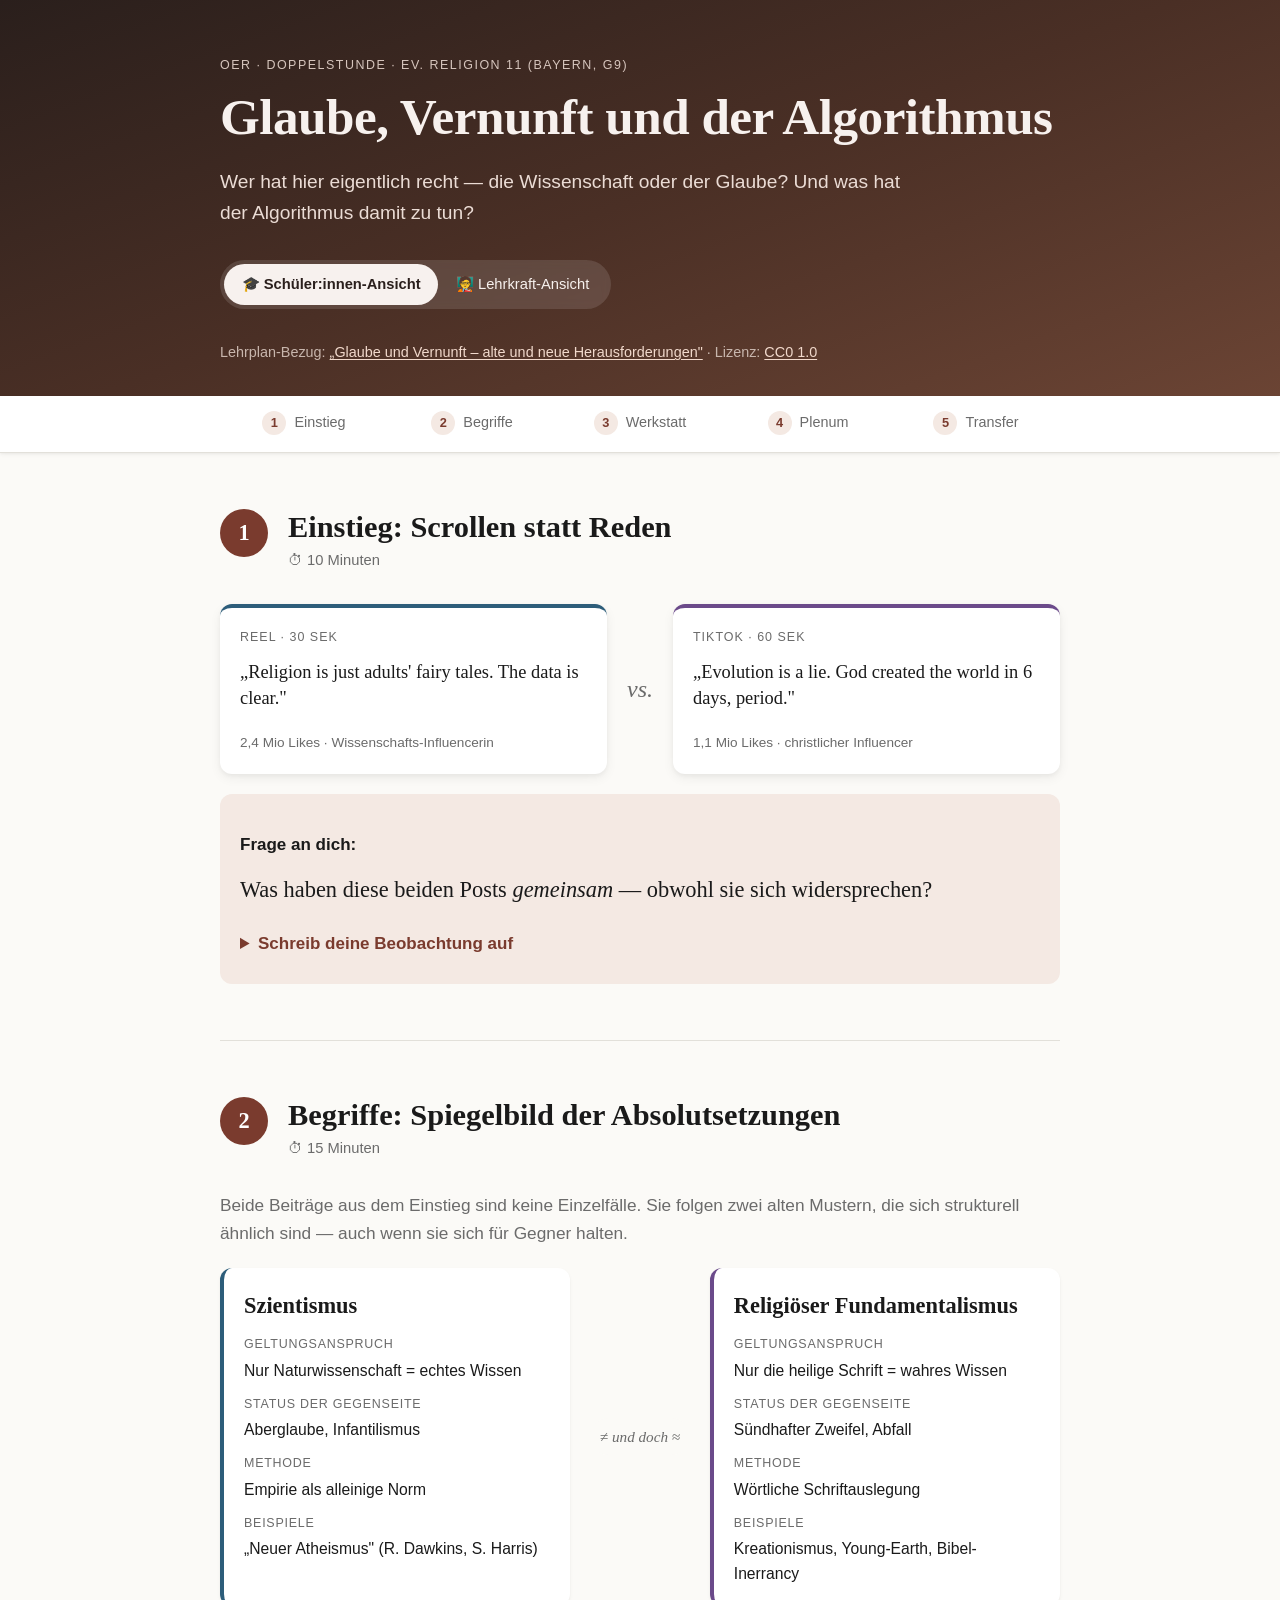
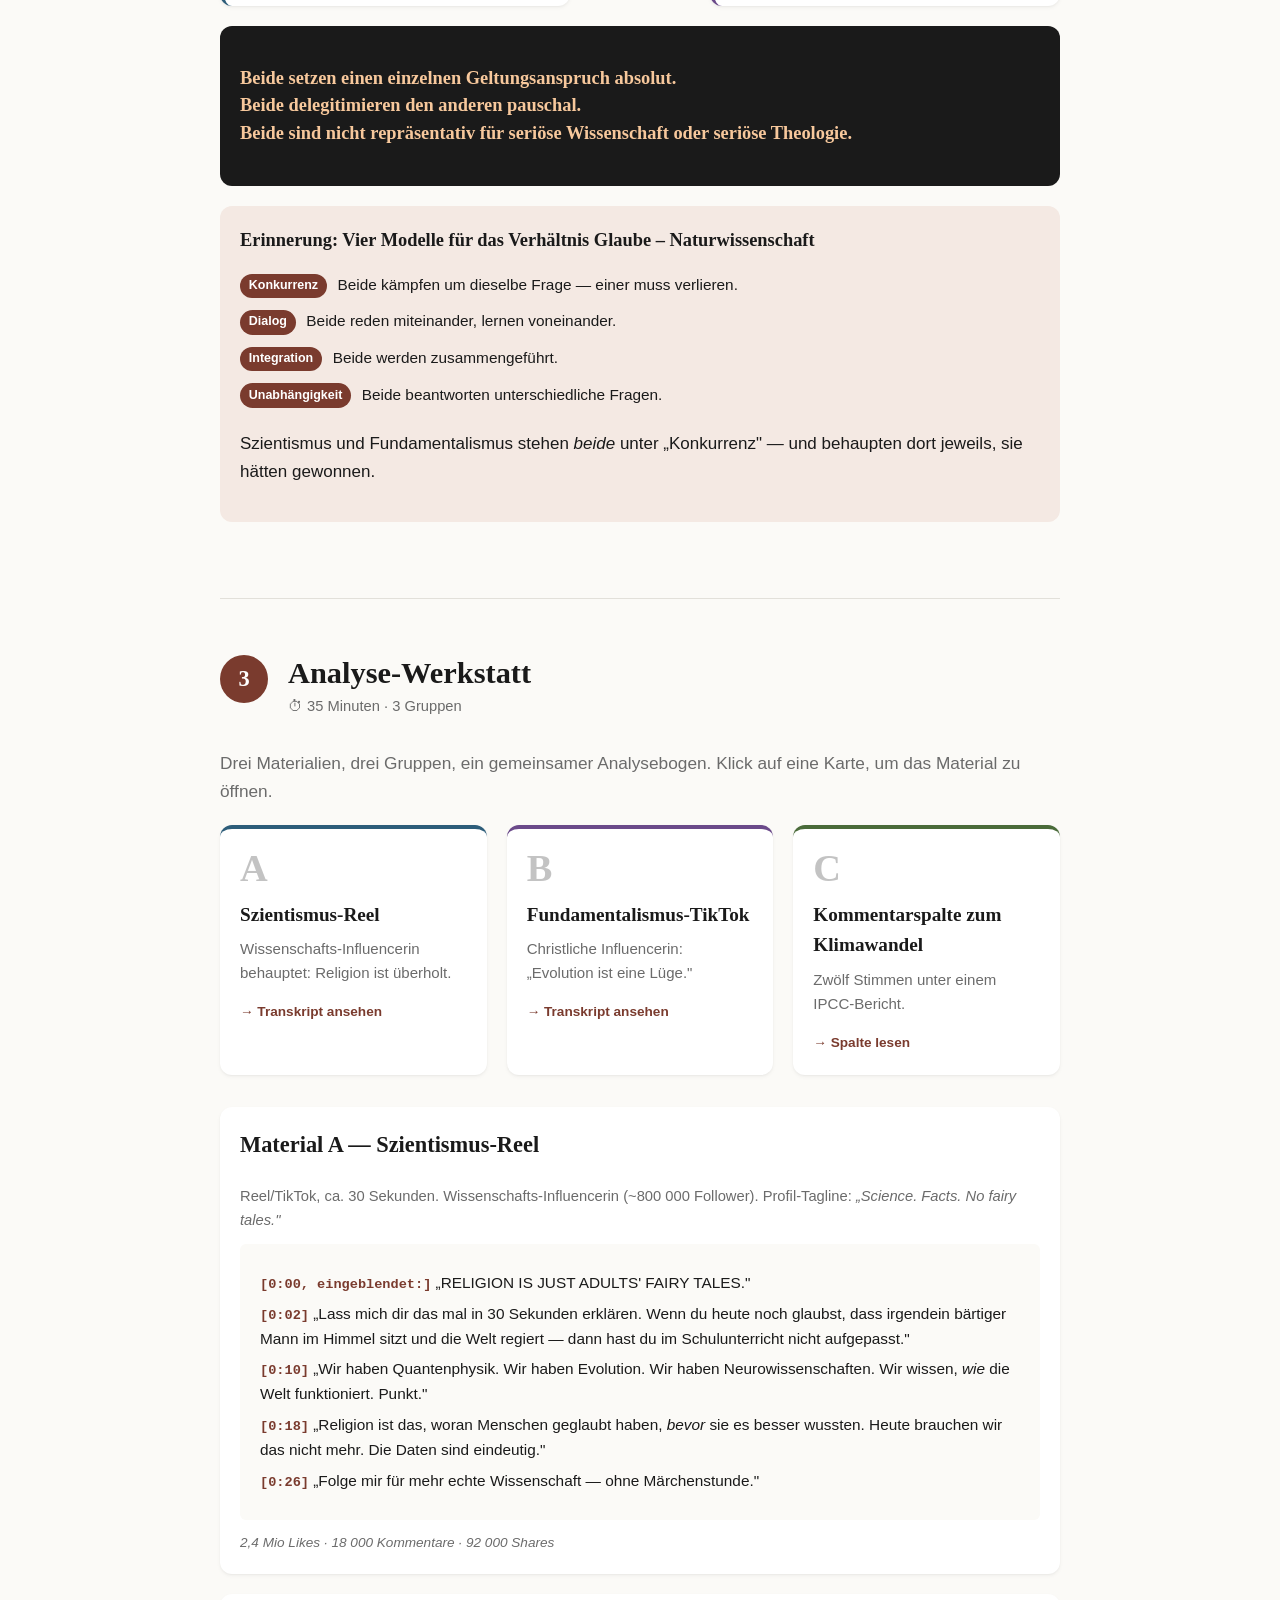
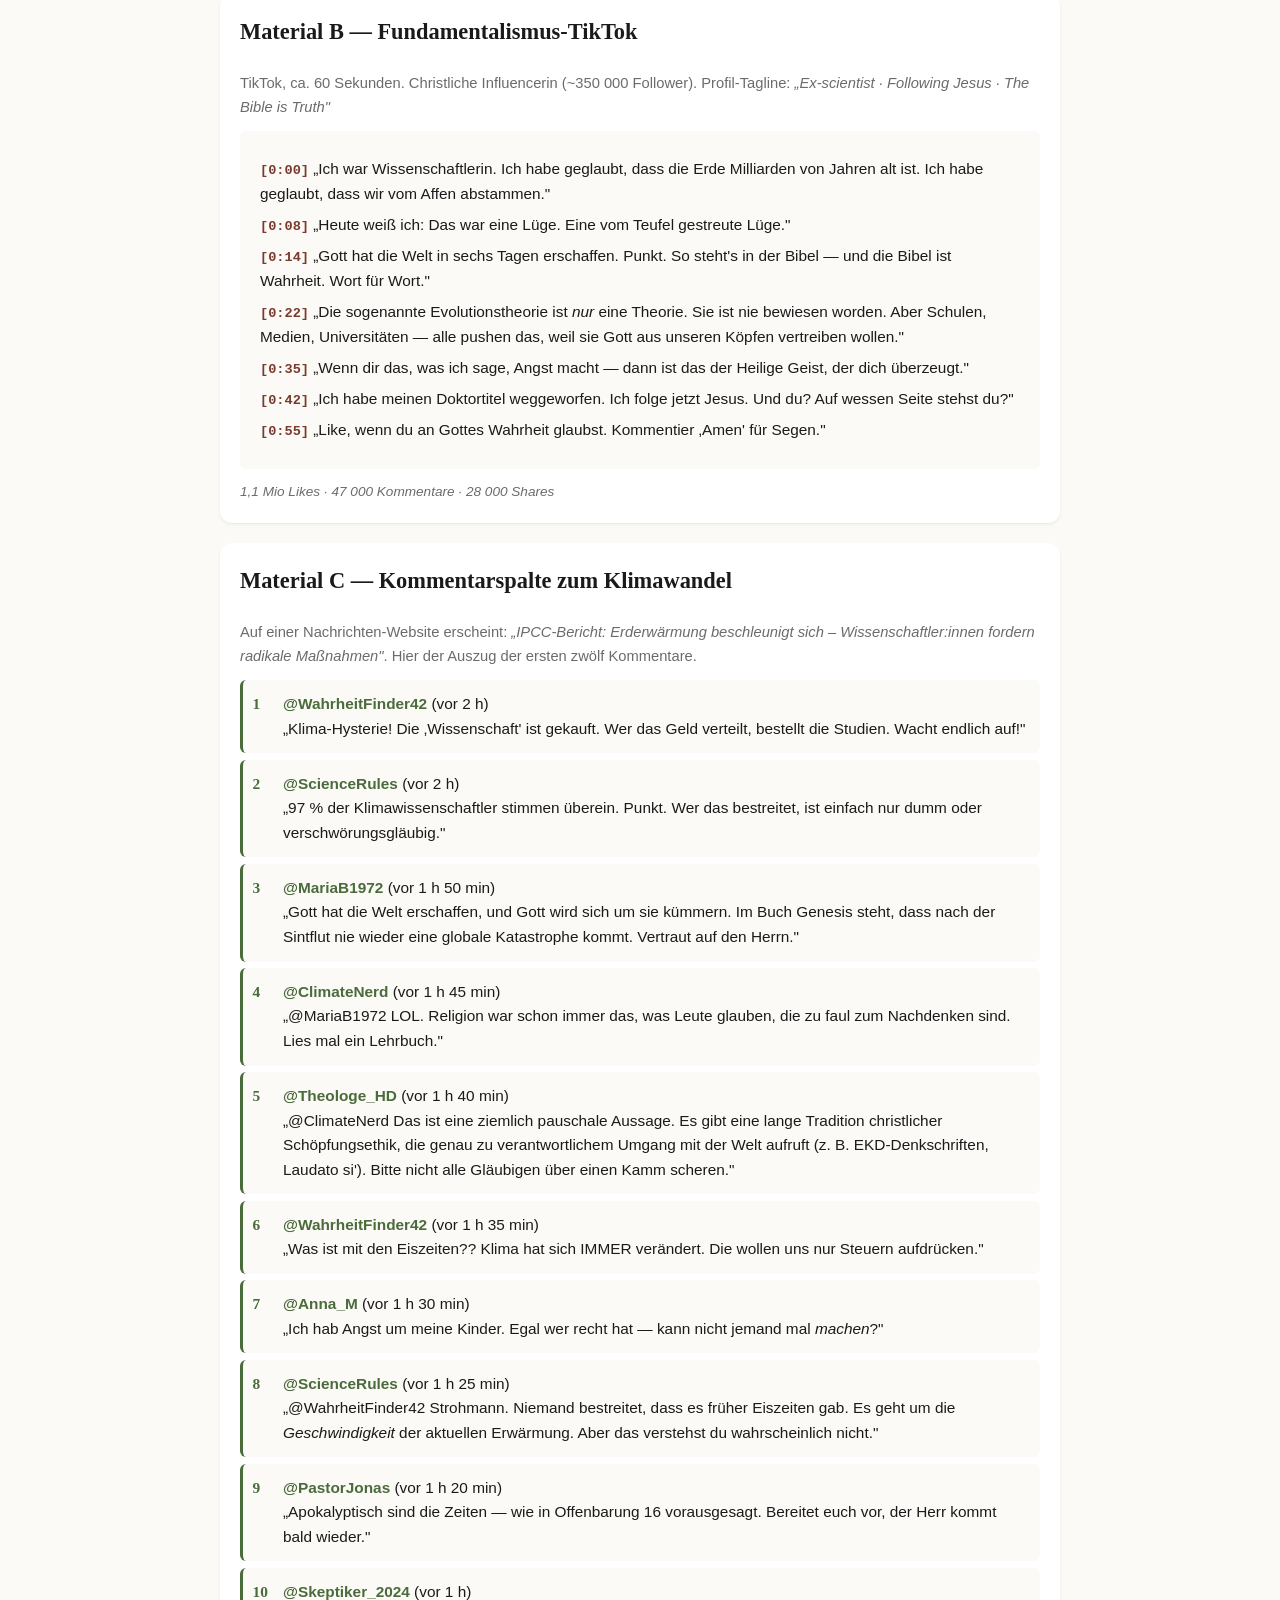
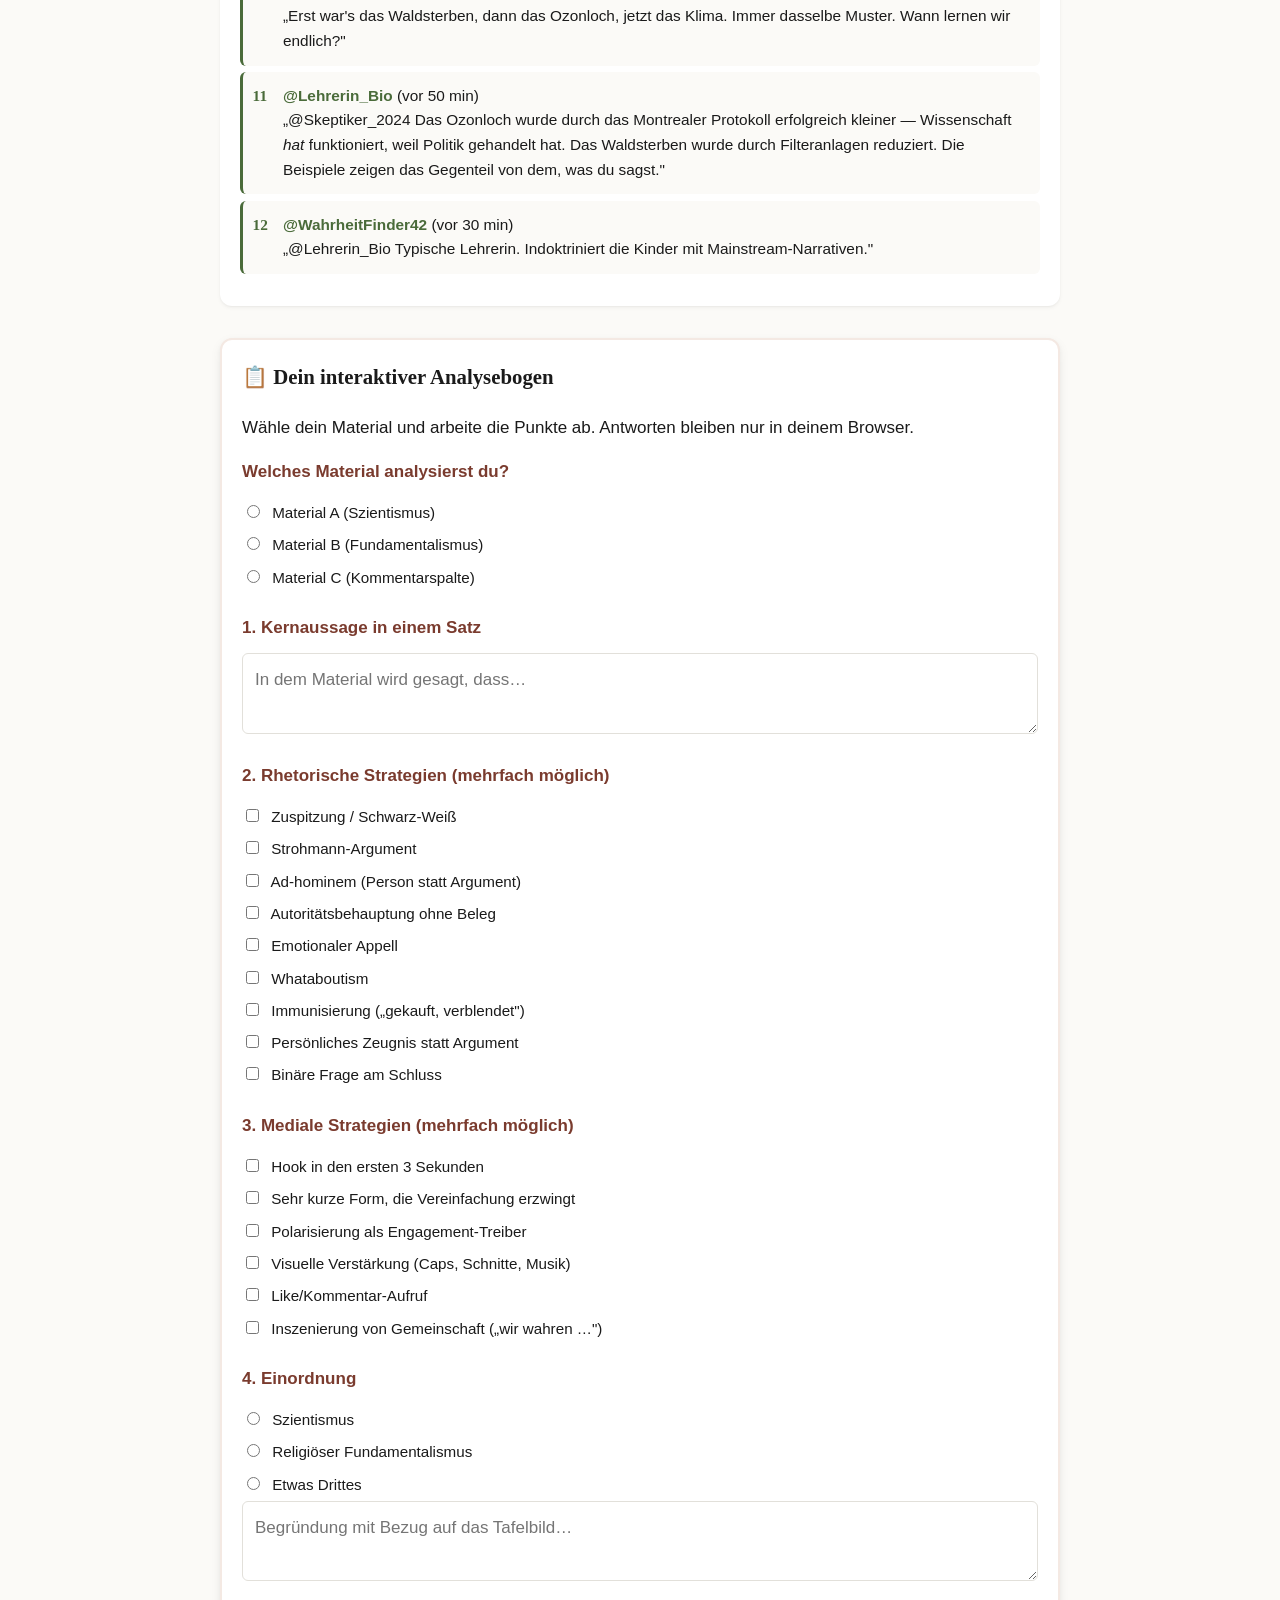
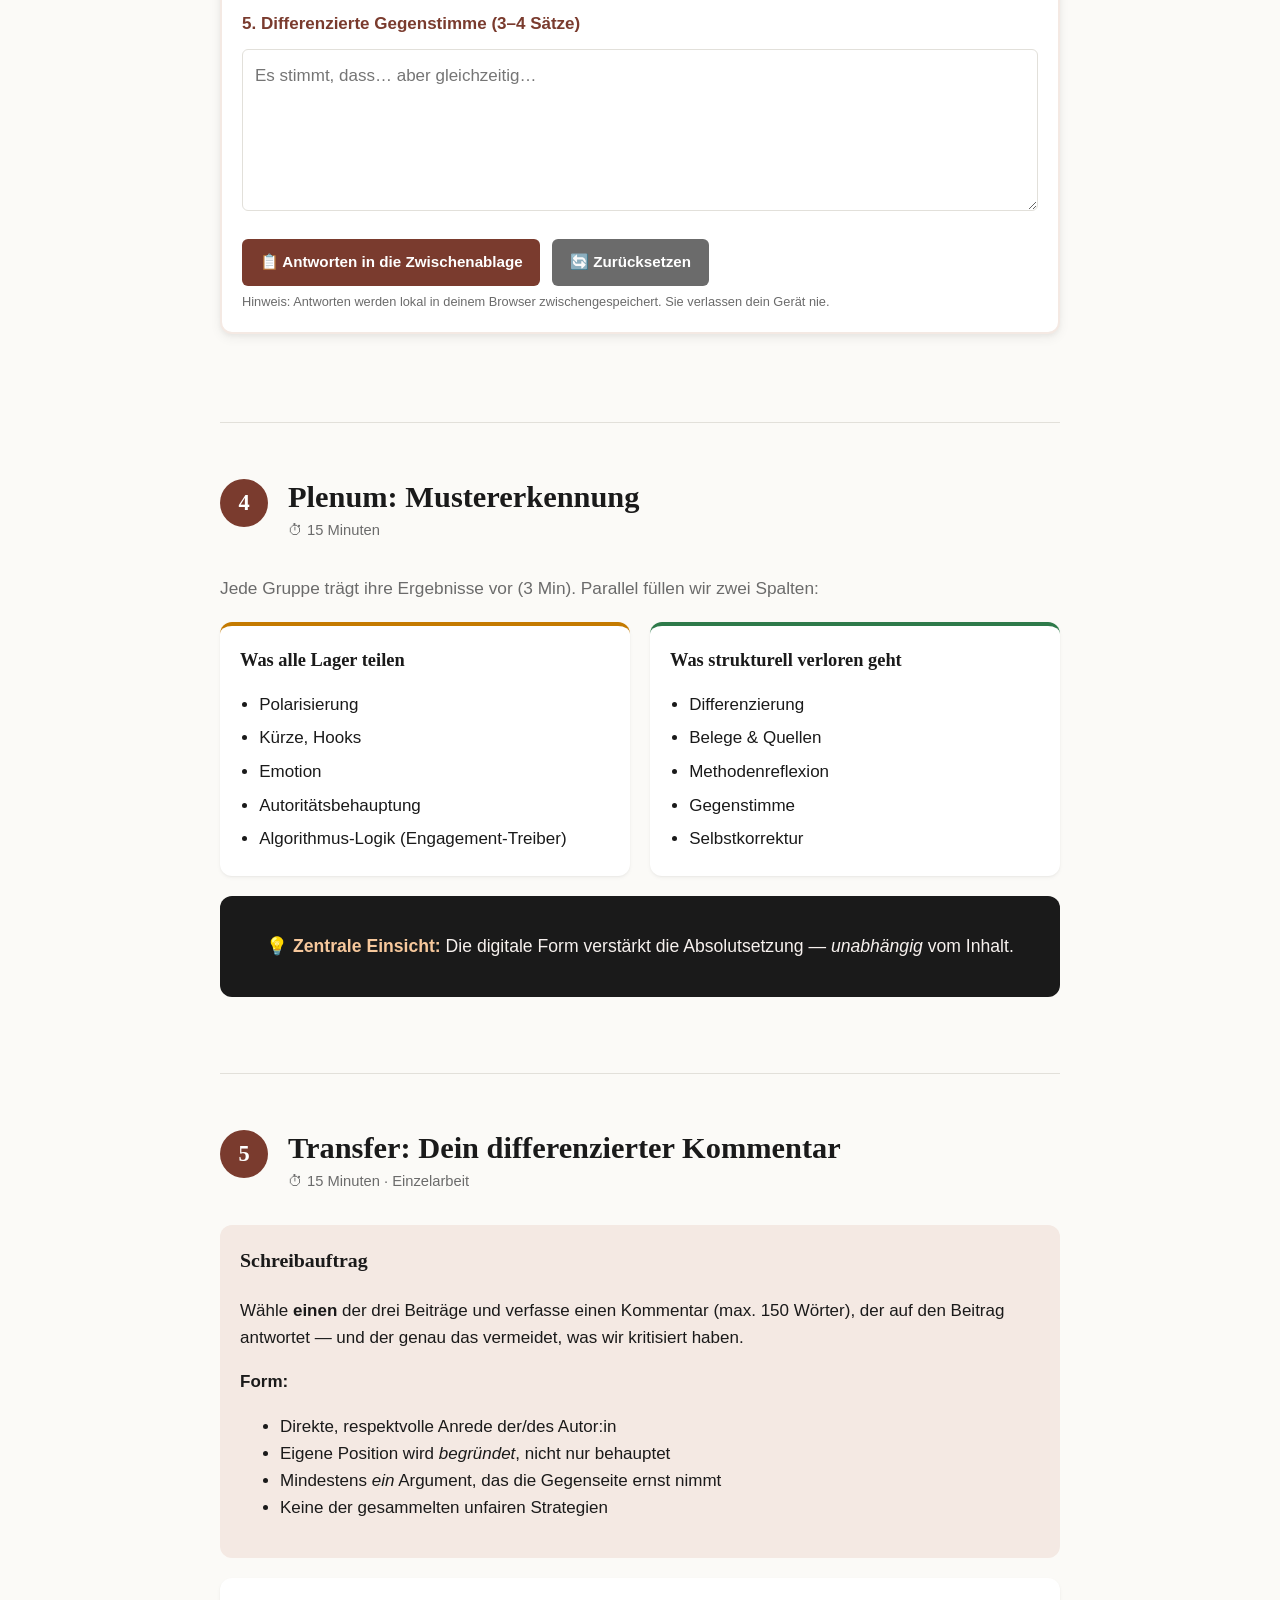
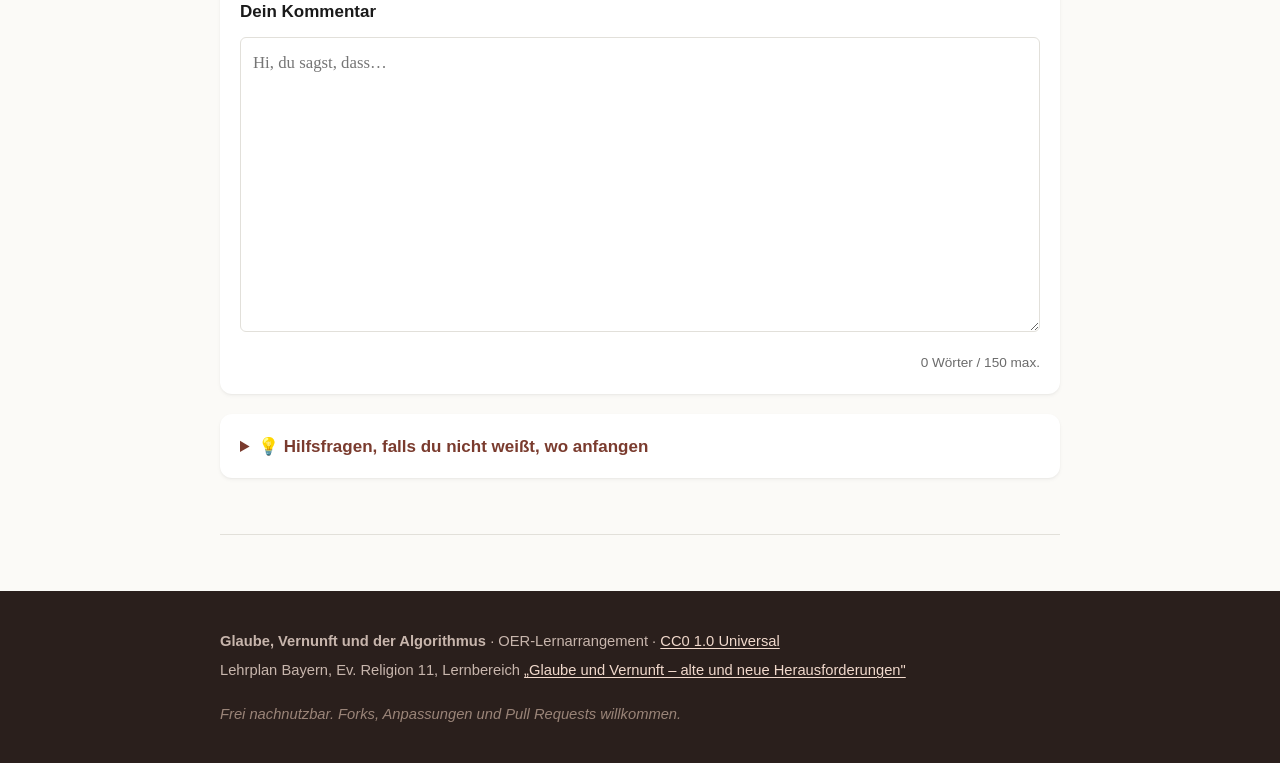
==== oer/ev-religion-11/glaube-und-vernunft/web/index.html @ 208393fc "Mini-Website als Lernarrangement (HTML/CSS/JS, ohne Build) Statische Single-Page-Site unter web/inde" ====
<!DOCTYPE html>
<html lang="de">
<head>
  <meta charset="UTF-8" />
  <meta name="viewport" content="width=device-width, initial-scale=1.0" />
  <title>Glaube, Vernunft und der Algorithmus · Doppelstunde Ev. Religion 11</title>
  <meta name="description" content="OER-Lernarrangement zum Thema Szientismus, Fundamentalismus und digitale Diskursstrategien. Lehrplan Bayern, Ev. Religion 11. Lizenz: CC0 1.0." />
  <link rel="stylesheet" href="css/style.css" />
</head>
<body>

  <header class="site-header">
    <div class="container">
      <p class="kicker">OER · Doppelstunde · Ev. Religion 11 (Bayern, G9)</p>
      <h1>Glaube, Vernunft und der Algorithmus</h1>
      <p class="lead">
        Wer hat hier eigentlich recht — die Wissenschaft oder der Glaube?
        Und was hat der Algorithmus damit zu tun?
      </p>

      <div class="mode-toggle" role="group" aria-label="Ansicht wechseln">
        <button id="mode-student" class="mode-btn is-active" aria-pressed="true">
          🎓 Schüler:innen-Ansicht
        </button>
        <button id="mode-teacher" class="mode-btn" aria-pressed="false">
          🧑‍🏫 Lehrkraft-Ansicht
        </button>
      </div>

      <p class="meta">
        Lehrplan-Bezug:
        <a href="https://lp-bavaria.org/lis_live_isb.c.300638.de" target="_blank" rel="noopener">
          „Glaube und Vernunft – alte und neue Herausforderungen"</a>
        · Lizenz:
        <a href="../../../../LICENSE" target="_blank">CC0 1.0</a>
      </p>
    </div>
  </header>

  <nav class="phase-nav" aria-label="Phasen der Doppelstunde">
    <div class="container">
      <ol>
        <li><a href="#phase-1" class="phase-link" data-phase="1"><span>1</span> Einstieg</a></li>
        <li><a href="#phase-2" class="phase-link" data-phase="2"><span>2</span> Begriffe</a></li>
        <li><a href="#phase-3" class="phase-link" data-phase="3"><span>3</span> Werkstatt</a></li>
        <li><a href="#phase-4" class="phase-link" data-phase="4"><span>4</span> Plenum</a></li>
        <li><a href="#phase-5" class="phase-link" data-phase="5"><span>5</span> Transfer</a></li>
      </ol>
    </div>
  </nav>

  <main class="container">

    <!-- PHASE 1 -->
    <section id="phase-1" class="phase">
      <div class="phase-head">
        <span class="phase-num">1</span>
        <div>
          <h2>Einstieg: Scrollen statt Reden</h2>
          <p class="phase-time">⏱ 10 Minuten</p>
        </div>
      </div>

      <div class="impulse">
        <div class="impulse-card impulse-a">
          <div class="impulse-tag">Reel · 30 Sek</div>
          <blockquote>
            „Religion is just adults' fairy tales. The data is clear."
          </blockquote>
          <div class="impulse-meta">2,4 Mio Likes · Wissenschafts-Influencerin</div>
        </div>

        <div class="impulse-vs">vs.</div>

        <div class="impulse-card impulse-b">
          <div class="impulse-tag">TikTok · 60 Sek</div>
          <blockquote>
            „Evolution is a lie. God created the world in 6 days, period."
          </blockquote>
          <div class="impulse-meta">1,1 Mio Likes · christlicher Influencer</div>
        </div>
      </div>

      <div class="prompt">
        <p><strong>Frage an dich:</strong></p>
        <p class="big-question">
          Was haben diese beiden Posts <em>gemeinsam</em> — obwohl sie sich
          widersprechen?
        </p>

        <details class="brain-dump">
          <summary>Schreib deine Beobachtung auf</summary>
          <textarea placeholder="Ich glaube, gemeinsam ist…" rows="4"></textarea>
          <p class="note">
            Dein Text bleibt nur in deinem Browser — nichts wird gespeichert
            oder verschickt.
          </p>
        </details>
      </div>

      <aside class="teacher-note" hidden>
        <h3>🧑‍🏫 Hinweis für die Lehrkraft</h3>
        <p>
          <strong>Methode:</strong> Stummer Impuls + 2 min Murmelphase.
          Sammlung an der Tafel.
        </p>
        <p>
          <strong>Erwartete Beobachtungen:</strong>
        </p>
        <ul>
          <li>Beide pauschalisieren / arbeiten mit Schwarz-Weiß-Unterscheidungen</li>
          <li>Beide enthalten kaum Argumente, dafür viele Behauptungen</li>
          <li>Beide sind kurz, emotional, formatgleich</li>
          <li>Beide bekommen massive Reichweite</li>
        </ul>
        <p>
          → Diese Doppelbeobachtung trägt das Tafelbild der nächsten Phase.
        </p>
      </aside>
    </section>

    <!-- PHASE 2 -->
    <section id="phase-2" class="phase">
      <div class="phase-head">
        <span class="phase-num">2</span>
        <div>
          <h2>Begriffe: Spiegelbild der Absolutsetzungen</h2>
          <p class="phase-time">⏱ 15 Minuten</p>
        </div>
      </div>

      <p class="intro">
        Beide Beiträge aus dem Einstieg sind keine Einzelfälle. Sie folgen
        zwei alten Mustern, die sich strukturell ähnlich sind — auch wenn
        sie sich für Gegner halten.
      </p>

      <div class="mirror-grid">
        <article class="mirror-card mirror-science">
          <h3>Szientismus</h3>
          <dl>
            <dt>Geltungsanspruch</dt>
            <dd>Nur Naturwissenschaft = echtes Wissen</dd>
            <dt>Status der Gegenseite</dt>
            <dd>Aberglaube, Infantilismus</dd>
            <dt>Methode</dt>
            <dd>Empirie als alleinige Norm</dd>
            <dt>Beispiele</dt>
            <dd>„Neuer Atheismus" (R. Dawkins, S. Harris)</dd>
          </dl>
        </article>

        <div class="mirror-divider" aria-hidden="true">
          <span>≠ und doch ≈</span>
        </div>

        <article class="mirror-card mirror-religion">
          <h3>Religiöser Fundamentalismus</h3>
          <dl>
            <dt>Geltungsanspruch</dt>
            <dd>Nur die heilige Schrift = wahres Wissen</dd>
            <dt>Status der Gegenseite</dt>
            <dd>Sündhafter Zweifel, Abfall</dd>
            <dt>Methode</dt>
            <dd>Wörtliche Schriftauslegung</dd>
            <dt>Beispiele</dt>
            <dd>Kreationismus, Young-Earth, Bibel-Inerrancy</dd>
          </dl>
        </article>
      </div>

      <div class="pointe">
        <p>
          <strong>Beide setzen einen einzelnen Geltungsanspruch absolut.</strong><br />
          <strong>Beide delegitimieren den anderen pauschal.</strong><br />
          <strong>Beide sind nicht repräsentativ für seriöse Wissenschaft
          oder seriöse Theologie.</strong>
        </p>
      </div>

      <div class="callout">
        <h4>Erinnerung: Vier Modelle für das Verhältnis Glaube – Naturwissenschaft</h4>
        <ul class="model-list">
          <li><span class="model-tag">Konkurrenz</span> Beide kämpfen um dieselbe Frage — einer muss verlieren.</li>
          <li><span class="model-tag">Dialog</span> Beide reden miteinander, lernen voneinander.</li>
          <li><span class="model-tag">Integration</span> Beide werden zusammengeführt.</li>
          <li><span class="model-tag">Unabhängigkeit</span> Beide beantworten unterschiedliche Fragen.</li>
        </ul>
        <p>
          Szientismus und Fundamentalismus stehen <em>beide</em> unter
          „Konkurrenz" — und behaupten dort jeweils, sie hätten gewonnen.
        </p>
      </div>

      <aside class="teacher-note" hidden>
        <h3>🧑‍🏫 Hinweis für die Lehrkraft</h3>
        <p>
          <strong>Methode:</strong> Lehrervortrag + Tafelbild
          (siehe <a href="../material/tafelbild-spiegelbild.md" target="_blank">tafelbild-spiegelbild.md</a>).
        </p>
        <p>
          <strong>Wichtige Klarstellung:</strong> Weder seriöse
          Naturwissenschaft noch seriöse Theologie vertritt diese
          Positionen. Das sind populäre Pauschalisierungen, die im
          digitalen Raum überproportional sichtbar sind, weil das Format
          sie belohnt.
        </p>
        <p>
          <strong>Sachanalyse-Vertiefung:</strong> Auch die in der Vorstunde
          eingeführte historisch-kritische Exegese und das reformatorische
          „sola scriptura" stehen in <em>klarem</em> Gegensatz zur
          fundamentalistischen Lesart. Das wird in Phase 3 (Material B)
          relevant.
        </p>
      </aside>
    </section>

    <!-- PHASE 3 -->
    <section id="phase-3" class="phase">
      <div class="phase-head">
        <span class="phase-num">3</span>
        <div>
          <h2>Analyse-Werkstatt</h2>
          <p class="phase-time">⏱ 35 Minuten · 3 Gruppen</p>
        </div>
      </div>

      <p class="intro">
        Drei Materialien, drei Gruppen, ein gemeinsamer Analysebogen.
        Klick auf eine Karte, um das Material zu öffnen.
      </p>

      <div class="material-grid">
        <a class="material-card material-a" href="#material-a">
          <div class="material-letter">A</div>
          <h3>Szientismus-Reel</h3>
          <p>Wissenschafts-Influencerin behauptet: Religion ist überholt.</p>
          <span class="material-hint">→ Transkript ansehen</span>
        </a>

        <a class="material-card material-b" href="#material-b">
          <div class="material-letter">B</div>
          <h3>Fundamentalismus-TikTok</h3>
          <p>Christliche Influencerin: „Evolution ist eine Lüge."</p>
          <span class="material-hint">→ Transkript ansehen</span>
        </a>

        <a class="material-card material-c" href="#material-c">
          <div class="material-letter">C</div>
          <h3>Kommentarspalte zum Klimawandel</h3>
          <p>Zwölf Stimmen unter einem IPCC-Bericht.</p>
          <span class="material-hint">→ Spalte lesen</span>
        </a>
      </div>

      <!-- Material A -->
      <article id="material-a" class="material-detail">
        <h3>Material A — Szientismus-Reel</h3>
        <p class="material-context">
          Reel/TikTok, ca. 30 Sekunden. Wissenschafts-Influencerin
          (~800 000 Follower). Profil-Tagline: <em>„Science. Facts. No
          fairy tales."</em>
        </p>
        <div class="transcript">
          <p><strong>[0:00, eingeblendet:]</strong> „RELIGION IS JUST ADULTS' FAIRY TALES."</p>
          <p><strong>[0:02]</strong> „Lass mich dir das mal in 30 Sekunden
          erklären. Wenn du heute noch glaubst, dass irgendein bärtiger Mann
          im Himmel sitzt und die Welt regiert — dann hast du im
          Schulunterricht nicht aufgepasst."</p>
          <p><strong>[0:10]</strong> „Wir haben Quantenphysik. Wir haben
          Evolution. Wir haben Neurowissenschaften. Wir wissen, <em>wie</em>
          die Welt funktioniert. Punkt."</p>
          <p><strong>[0:18]</strong> „Religion ist das, woran Menschen
          geglaubt haben, <em>bevor</em> sie es besser wussten. Heute
          brauchen wir das nicht mehr. Die Daten sind eindeutig."</p>
          <p><strong>[0:26]</strong> „Folge mir für mehr echte Wissenschaft —
          ohne Märchenstunde."</p>
        </div>
        <div class="engagement">2,4 Mio Likes · 18 000 Kommentare · 92 000 Shares</div>

        <aside class="teacher-note" hidden>
          <h4>🧑‍🏫 Drei Lernspuren</h4>
          <ol>
            <li><strong>Inhaltliche Pauschalisierung:</strong> Religion =
              Aberglaube. Ignoriert, dass Theologie und Religion eigene
              Erkenntnisansprüche kennen.</li>
            <li><strong>Argumentative Lücken:</strong> „Die Daten sind
              eindeutig" ist Behauptung, kein Argument; kein einziges
              naturwissenschaftliches Ergebnis wird genannt.</li>
            <li><strong>Mediale Strategien:</strong> Hook in Sekunde 1,
              Visual-Caps, Autoritäts-Inszenierung, Aufruf zum Folgen.</li>
          </ol>
        </aside>
      </article>

      <!-- Material B -->
      <article id="material-b" class="material-detail">
        <h3>Material B — Fundamentalismus-TikTok</h3>
        <p class="material-context">
          TikTok, ca. 60 Sekunden. Christliche Influencerin
          (~350 000 Follower). Profil-Tagline: <em>„Ex-scientist · Following
          Jesus · The Bible is Truth"</em>
        </p>
        <div class="transcript">
          <p><strong>[0:00]</strong> „Ich war Wissenschaftlerin. Ich habe
          geglaubt, dass die Erde Milliarden von Jahren alt ist. Ich habe
          geglaubt, dass wir vom Affen abstammen."</p>
          <p><strong>[0:08]</strong> „Heute weiß ich: Das war eine Lüge.
          Eine vom Teufel gestreute Lüge."</p>
          <p><strong>[0:14]</strong> „Gott hat die Welt in sechs Tagen
          erschaffen. Punkt. So steht's in der Bibel — und die Bibel ist
          Wahrheit. Wort für Wort."</p>
          <p><strong>[0:22]</strong> „Die sogenannte Evolutionstheorie
          ist <em>nur</em> eine Theorie. Sie ist nie bewiesen worden. Aber
          Schulen, Medien, Universitäten — alle pushen das, weil sie Gott
          aus unseren Köpfen vertreiben wollen."</p>
          <p><strong>[0:35]</strong> „Wenn dir das, was ich sage, Angst
          macht — dann ist das der Heilige Geist, der dich überzeugt."</p>
          <p><strong>[0:42]</strong> „Ich habe meinen Doktortitel
          weggeworfen. Ich folge jetzt Jesus. Und du? Auf wessen Seite
          stehst du?"</p>
          <p><strong>[0:55]</strong> „Like, wenn du an Gottes Wahrheit
          glaubst. Kommentier ‚Amen' für Segen."</p>
        </div>
        <div class="engagement">1,1 Mio Likes · 47 000 Kommentare · 28 000 Shares</div>

        <aside class="teacher-note" hidden>
          <h4>🧑‍🏫 Drei Lernspuren</h4>
          <ol>
            <li><strong>Inhaltliche Pauschalisierung:</strong> Verkennt den
              wissenschaftlichen Theoriebegriff; ignoriert die Vielfalt
              biblischer Gattungen und die historisch-kritische Auslegung
              (Vorstunde).</li>
            <li><strong>Argumentative Lücken:</strong> Persönliches
              Zeugnis statt Begründung; Verschwörungs-Andeutung als
              Immunisierung.</li>
            <li><strong>Mediale Strategien:</strong> Emotionale Musik,
              Lebensgeschichte, binäre Frage am Schluss.</li>
          </ol>
          <p>
            <strong>Theologische Klarstellung:</strong> Das in der Vorstunde
            behandelte evangelische Schriftverständnis („sola scriptura"
            als Maßstab des Glaubens, Christus als Mitte der Schrift) ist
            <em>nicht</em> identisch mit „Bibel Wort für Wort". Die
            Position im Material entspricht einer fundamentalistischen
            Lesart, nicht der reformatorischen Tradition.
          </p>
        </aside>
      </article>

      <!-- Material C -->
      <article id="material-c" class="material-detail">
        <h3>Material C — Kommentarspalte zum Klimawandel</h3>
        <p class="material-context">
          Auf einer Nachrichten-Website erscheint:
          <em>„IPCC-Bericht: Erderwärmung beschleunigt sich –
          Wissenschaftler:innen fordern radikale Maßnahmen"</em>.
          Hier der Auszug der ersten zwölf Kommentare.
        </p>

        <ol class="comments">
          <li><strong>@WahrheitFinder42</strong> (vor 2 h)<br />
            „Klima-Hysterie! Die ‚Wissenschaft' ist gekauft. Wer das Geld
            verteilt, bestellt die Studien. Wacht endlich auf!"</li>
          <li><strong>@ScienceRules</strong> (vor 2 h)<br />
            „97 % der Klimawissenschaftler stimmen überein. Punkt. Wer das
            bestreitet, ist einfach nur dumm oder verschwörungsgläubig."</li>
          <li><strong>@MariaB1972</strong> (vor 1 h 50 min)<br />
            „Gott hat die Welt erschaffen, und Gott wird sich um sie
            kümmern. Im Buch Genesis steht, dass nach der Sintflut nie
            wieder eine globale Katastrophe kommt. Vertraut auf den Herrn."</li>
          <li><strong>@ClimateNerd</strong> (vor 1 h 45 min)<br />
            „@MariaB1972 LOL. Religion war schon immer das, was Leute
            glauben, die zu faul zum Nachdenken sind. Lies mal ein
            Lehrbuch."</li>
          <li><strong>@Theologe_HD</strong> (vor 1 h 40 min)<br />
            „@ClimateNerd Das ist eine ziemlich pauschale Aussage. Es gibt
            eine lange Tradition christlicher Schöpfungsethik, die genau zu
            verantwortlichem Umgang mit der Welt aufruft (z. B.
            EKD-Denkschriften, Laudato si'). Bitte nicht alle Gläubigen
            über einen Kamm scheren."</li>
          <li><strong>@WahrheitFinder42</strong> (vor 1 h 35 min)<br />
            „Was ist mit den Eiszeiten?? Klima hat sich IMMER verändert.
            Die wollen uns nur Steuern aufdrücken."</li>
          <li><strong>@Anna_M</strong> (vor 1 h 30 min)<br />
            „Ich hab Angst um meine Kinder. Egal wer recht hat — kann
            nicht jemand mal <em>machen</em>?"</li>
          <li><strong>@ScienceRules</strong> (vor 1 h 25 min)<br />
            „@WahrheitFinder42 Strohmann. Niemand bestreitet, dass es
            früher Eiszeiten gab. Es geht um die <em>Geschwindigkeit</em>
            der aktuellen Erwärmung. Aber das verstehst du wahrscheinlich
            nicht."</li>
          <li><strong>@PastorJonas</strong> (vor 1 h 20 min)<br />
            „Apokalyptisch sind die Zeiten — wie in Offenbarung 16
            vorausgesagt. Bereitet euch vor, der Herr kommt bald wieder."</li>
          <li><strong>@Skeptiker_2024</strong> (vor 1 h)<br />
            „Erst war's das Waldsterben, dann das Ozonloch, jetzt das
            Klima. Immer dasselbe Muster. Wann lernen wir endlich?"</li>
          <li><strong>@Lehrerin_Bio</strong> (vor 50 min)<br />
            „@Skeptiker_2024 Das Ozonloch wurde durch das Montrealer
            Protokoll erfolgreich kleiner — Wissenschaft <em>hat</em>
            funktioniert, weil Politik gehandelt hat. Das Waldsterben
            wurde durch Filteranlagen reduziert. Die Beispiele zeigen das
            Gegenteil von dem, was du sagst."</li>
          <li><strong>@WahrheitFinder42</strong> (vor 30 min)<br />
            „@Lehrerin_Bio Typische Lehrerin. Indoktriniert die Kinder
            mit Mainstream-Narrativen."</li>
        </ol>

        <aside class="teacher-note" hidden>
          <h4>🧑‍🏫 Sortierhinweise</h4>
          <ul>
            <li><strong>Szientismus:</strong> @ScienceRules (2, 8)</li>
            <li><strong>Fundamentalismus:</strong> @MariaB1972 (3), @PastorJonas (9)</li>
            <li><strong>Verschwörungstheoretische Wissenschaftsleugnung:</strong>
              @WahrheitFinder42 (1, 6, 12) — strukturell verwandt, ohne
              religiösen Bezug</li>
            <li><strong>Differenzierte Stimmen:</strong> @Theologe_HD (5),
              @Lehrerin_Bio (11)</li>
            <li><strong>Emotionaler Beitrag ohne Position:</strong>
              @Anna_M (7)</li>
          </ul>
        </aside>
      </article>

      <!-- Analysebogen interaktiv -->
      <div class="analysis-form">
        <h3>📋 Dein interaktiver Analysebogen</h3>
        <p>
          Wähle dein Material und arbeite die Punkte ab. Antworten bleiben
          nur in deinem Browser.
        </p>

        <fieldset>
          <legend>Welches Material analysierst du?</legend>
          <label><input type="radio" name="mat" value="A" /> Material A (Szientismus)</label>
          <label><input type="radio" name="mat" value="B" /> Material B (Fundamentalismus)</label>
          <label><input type="radio" name="mat" value="C" /> Material C (Kommentarspalte)</label>
        </fieldset>

        <fieldset>
          <legend>1. Kernaussage in einem Satz</legend>
          <textarea data-field="kernaussage" rows="2"
            placeholder="In dem Material wird gesagt, dass…"></textarea>
        </fieldset>

        <fieldset>
          <legend>2. Rhetorische Strategien (mehrfach möglich)</legend>
          <label><input type="checkbox" data-field="r-zuspitzung" /> Zuspitzung / Schwarz-Weiß</label>
          <label><input type="checkbox" data-field="r-strohmann" /> Strohmann-Argument</label>
          <label><input type="checkbox" data-field="r-adhominem" /> Ad-hominem (Person statt Argument)</label>
          <label><input type="checkbox" data-field="r-autoritaet" /> Autoritätsbehauptung ohne Beleg</label>
          <label><input type="checkbox" data-field="r-emotion" /> Emotionaler Appell</label>
          <label><input type="checkbox" data-field="r-whatabout" /> Whataboutism</label>
          <label><input type="checkbox" data-field="r-immunis" /> Immunisierung („gekauft, verblendet")</label>
          <label><input type="checkbox" data-field="r-zeugnis" /> Persönliches Zeugnis statt Argument</label>
          <label><input type="checkbox" data-field="r-binaer" /> Binäre Frage am Schluss</label>
        </fieldset>

        <fieldset>
          <legend>3. Mediale Strategien (mehrfach möglich)</legend>
          <label><input type="checkbox" data-field="m-hook" /> Hook in den ersten 3 Sekunden</label>
          <label><input type="checkbox" data-field="m-kurz" /> Sehr kurze Form, die Vereinfachung erzwingt</label>
          <label><input type="checkbox" data-field="m-polari" /> Polarisierung als Engagement-Treiber</label>
          <label><input type="checkbox" data-field="m-visual" /> Visuelle Verstärkung (Caps, Schnitte, Musik)</label>
          <label><input type="checkbox" data-field="m-aufruf" /> Like/Kommentar-Aufruf</label>
          <label><input type="checkbox" data-field="m-gemein" /> Inszenierung von Gemeinschaft („wir wahren …")</label>
        </fieldset>

        <fieldset>
          <legend>4. Einordnung</legend>
          <label><input type="radio" name="einordnung" value="szient" /> Szientismus</label>
          <label><input type="radio" name="einordnung" value="fund" /> Religiöser Fundamentalismus</label>
          <label><input type="radio" name="einordnung" value="anderes" /> Etwas Drittes</label>
          <textarea data-field="begruendung" rows="2"
            placeholder="Begründung mit Bezug auf das Tafelbild…"></textarea>
        </fieldset>

        <fieldset>
          <legend>5. Differenzierte Gegenstimme (3–4 Sätze)</legend>
          <textarea data-field="gegenstimme" rows="5"
            placeholder="Es stimmt, dass… aber gleichzeitig…"></textarea>
        </fieldset>

        <div class="analysis-actions">
          <button id="copy-analysis" type="button">📋 Antworten in die Zwischenablage</button>
          <button id="reset-analysis" type="button">🔄 Zurücksetzen</button>
        </div>
        <p class="note">
          Hinweis: Antworten werden lokal in deinem Browser zwischengespeichert.
          Sie verlassen dein Gerät nie.
        </p>
      </div>

      <aside class="teacher-note" hidden>
        <h3>🧑‍🏫 Hinweise zur Werkstatt</h3>
        <p>
          <strong>Sozialform:</strong> 3 Gruppen à 5–6 SuS, 35 min.
          Lehrkraft als Beobachter:in/Coach.
        </p>
        <p>
          <strong>Differenzierung nach unten:</strong> Bei Bedarf wird
          die Druckvorlage
          <a href="../material/analysebogen.md" target="_blank">analysebogen.md</a>
          mit Satzanfängen ausgegeben.
        </p>
        <p>
          <strong>Differenzierung nach oben:</strong> Zusätzliches
          Gegenlesen seriöser Quellen — z. B. NDR Wissen oder
          Statements der Bayerischen Landeskirche.
        </p>
        <p>
          <strong>Wichtig:</strong> Keine eigenen Social-Media-Accounts der
          Schüler:innen verwenden. Falls echte Posts genutzt werden:
          Personen anonymisieren.
        </p>
      </aside>
    </section>

    <!-- PHASE 4 -->
    <section id="phase-4" class="phase">
      <div class="phase-head">
        <span class="phase-num">4</span>
        <div>
          <h2>Plenum: Mustererkennung</h2>
          <p class="phase-time">⏱ 15 Minuten</p>
        </div>
      </div>

      <p class="intro">
        Jede Gruppe trägt ihre Ergebnisse vor (3 Min). Parallel füllen wir
        zwei Spalten:
      </p>

      <div class="pattern-grid">
        <div class="pattern-col pattern-shared">
          <h3>Was alle Lager teilen</h3>
          <ul>
            <li>Polarisierung</li>
            <li>Kürze, Hooks</li>
            <li>Emotion</li>
            <li>Autoritätsbehauptung</li>
            <li>Algorithmus-Logik (Engagement-Treiber)</li>
          </ul>
        </div>
        <div class="pattern-col pattern-lost">
          <h3>Was strukturell verloren geht</h3>
          <ul>
            <li>Differenzierung</li>
            <li>Belege & Quellen</li>
            <li>Methodenreflexion</li>
            <li>Gegenstimme</li>
            <li>Selbstkorrektur</li>
          </ul>
        </div>
      </div>

      <div class="insight">
        <p>
          💡 <strong>Zentrale Einsicht:</strong> Die digitale Form
          verstärkt die Absolutsetzung — <em>unabhängig</em> vom Inhalt.
        </p>
      </div>
    </section>

    <!-- PHASE 5 -->
    <section id="phase-5" class="phase">
      <div class="phase-head">
        <span class="phase-num">5</span>
        <div>
          <h2>Transfer: Dein differenzierter Kommentar</h2>
          <p class="phase-time">⏱ 15 Minuten · Einzelarbeit</p>
        </div>
      </div>

      <div class="task">
        <h3>Schreibauftrag</h3>
        <p>
          Wähle <strong>einen</strong> der drei Beiträge und verfasse einen
          Kommentar (max. 150 Wörter), der auf den Beitrag antwortet — und
          der genau das vermeidet, was wir kritisiert haben.
        </p>
        <p><strong>Form:</strong></p>
        <ul>
          <li>Direkte, respektvolle Anrede der/des Autor:in</li>
          <li>Eigene Position wird <em>begründet</em>, nicht nur behauptet</li>
          <li>Mindestens <em>ein</em> Argument, das die Gegenseite ernst nimmt</li>
          <li>Keine der gesammelten unfairen Strategien</li>
        </ul>
      </div>

      <div class="writing-area">
        <label for="kommentar">Dein Kommentar</label>
        <textarea id="kommentar" rows="10"
          placeholder="Hi, du sagst, dass…"></textarea>
        <div class="writing-meta">
          <span id="word-count">0 Wörter</span>
          <span id="word-limit">/ 150 max.</span>
        </div>
      </div>

      <details class="hilfsfragen">
        <summary>💡 Hilfsfragen, falls du nicht weißt, wo anfangen</summary>
        <ol>
          <li>Was am Originalbeitrag ist <em>nicht ganz falsch</em> — wo
            ist ein berechtigter Kern?</li>
          <li>Wo überzieht der Beitrag, wo pauschalisiert er?</li>
          <li>Welches der vier Modelle (Konkurrenz / Dialog / Integration /
            Unabhängigkeit) würde besser passen — und warum?</li>
          <li>Wie würdest du selbst die Sache sehen, <em>wenn du Zeit zum
            Nachdenken hast</em> (statt nur zu reagieren)?</li>
        </ol>
      </details>

      <aside class="teacher-note" hidden>
        <h3>🧑‍🏫 Bewertungsraster (4 × 0–3 Punkte = 12 max.)</h3>

        <table class="rubric">
          <thead>
            <tr><th>Kriterium</th><th>3 Punkte</th><th>0 Punkte</th></tr>
          </thead>
          <tbody>
            <tr>
              <td><strong>Begründungs­qualität</strong></td>
              <td>≥ 2 nachvollziehbare, sachliche Gründe; Bezug zum Originalbeitrag</td>
              <td>Reine Behauptung</td>
            </tr>
            <tr>
              <td><strong>Differenzierte Auseinandersetzung</strong></td>
              <td>Berechtigter Kern der Gegenseite anerkannt; Pauschalisierung präzise benannt</td>
              <td>Spiegelbildliche Pauschalisierung</td>
            </tr>
            <tr>
              <td><strong>Modell-Bezug</strong></td>
              <td>Eines der 4 Modelle ausdrücklich aufgenommen, sachgerecht angewendet, Wahl begründet</td>
              <td>Kein Bezug zum Modell-Schema</td>
            </tr>
            <tr>
              <td><strong>Sprache & Fairness</strong></td>
              <td>Respektvolle Anrede, keine ad hominem, kein Strohmann; klar, innerhalb 150 Wörter</td>
              <td>Mehrere unfaire Strategien oder grobe Form-Verstöße</td>
            </tr>
          </tbody>
        </table>

        <details>
          <summary>Beispiel-Lösung (~ 11/12 P.)</summary>
          <blockquote>
            „Hi, du sagst, Religion sei nur ein Märchen für Erwachsene.
            Das ist mir zu pauschal. Du hast recht, dass es Vorstellungen
            von Gott gibt, die naturwissenschaftlich nicht haltbar sind —
            aber seriöse Theologie versteht Religion gerade nicht als
            Konkurrenz zur Naturwissenschaft. Ich finde das Modell
            <em>Unabhängigkeit</em> hier passender: Naturwissenschaft
            erklärt das <em>Wie</em> der Welt, Religion fragt nach Sinn,
            Verantwortung und Hoffnung. Beide beantworten unterschiedliche
            Fragen. Außerdem nennst du keinen einzigen wissenschaftlichen
            Befund — du behauptest nur, ‚die Daten' seien eindeutig. Das
            ist genauso unwissenschaftlich wie das, was du der Religion
            vorwirfst. Ich lese gern Wissenschaftsformate, die wirklich
            erklären — und nicht nur Stimmung machen. Vielleicht ist das
            ja auch deine Idee, wenn du dafür Zeit hast."
          </blockquote>
        </details>

        <p>
          <strong>Hausaufgabe:</strong> Eigenes Beispiel finden (Post,
          Reel, Kommentar) und 60-Sek-Kurzkommentar vorbereiten.
        </p>
      </aside>
    </section>

    <!-- TEACHER MATERIAL HUB -->
    <section id="material-hub" class="phase teacher-only" hidden>
      <div class="phase-head">
        <span class="phase-num">📚</span>
        <div>
          <h2>Lehrkraft-Material zum Mitnehmen</h2>
          <p class="phase-time">Druckbare Vorlagen · CC0</p>
        </div>
      </div>

      <p class="intro">
        Alle Bestandteile dieses Lernarrangements liegen zusätzlich als
        Markdown-Vorlagen vor — gut zum Kopieren, Anpassen und Drucken.
      </p>

      <ul class="material-links">
        <li>📄 <a href="../unterrichtsentwurf.md" target="_blank">unterrichtsentwurf.md</a> — Vollständige Stundenplanung</li>
        <li>📄 <a href="../material/tafelbild-spiegelbild.md" target="_blank">tafelbild-spiegelbild.md</a> — Tafelbild-Vorlage</li>
        <li>📄 <a href="../material/analysebogen.md" target="_blank">analysebogen.md</a> — Analysebogen als Druckvorlage</li>
        <li>📄 <a href="../material/material-a-szientismus-reel.md" target="_blank">material-a-szientismus-reel.md</a></li>
        <li>📄 <a href="../material/material-b-fundamentalismus-tiktok.md" target="_blank">material-b-fundamentalismus-tiktok.md</a></li>
        <li>📄 <a href="../material/material-c-kommentarspalte.md" target="_blank">material-c-kommentarspalte.md</a></li>
        <li>📄 <a href="../material/schreibauftrag-mit-bewertungsraster.md" target="_blank">schreibauftrag-mit-bewertungsraster.md</a></li>
      </ul>

      <h3>Anschluss in der Folgestunde</h3>
      <p>
        Hausaufgaben-Funde der Schüler:innen lassen sich für eine
        Doppelstunde mit theologischem Gegenmodell nutzen
        (Lehrplan-Inhaltspunkt: <em>„ein theologischer Entwurf, z. B. von
        W. Pannenberg, J. Moltmann, U. Beuttler, I. Dalferth"</em>).
      </p>
    </section>

  </main>

  <footer class="site-footer">
    <div class="container">
      <p>
        <strong>Glaube, Vernunft und der Algorithmus</strong> ·
        OER-Lernarrangement ·
        <a href="../../../../LICENSE" target="_blank">CC0 1.0 Universal</a>
      </p>
      <p>
        Lehrplan Bayern, Ev. Religion 11, Lernbereich
        <a href="https://lp-bavaria.org/lis_live_isb.c.300638.de" target="_blank" rel="noopener">
          „Glaube und Vernunft – alte und neue Herausforderungen"
        </a>
      </p>
      <p class="footer-note">
        Frei nachnutzbar. Forks, Anpassungen und Pull Requests willkommen.
      </p>
    </div>
  </footer>

  <script src="js/app.js"></script>
</body>
</html>
---- oer/ev-religion-11/glaube-und-vernunft/web/css/style.css ----
/* ==========================================================================
   Glaube, Vernunft und der Algorithmus — OER-Mini-Site
   Lizenz: CC0 1.0
   ========================================================================== */

:root {
  --c-bg: #fbfaf7;
  --c-surface: #ffffff;
  --c-text: #1a1a1a;
  --c-muted: #6b6b6b;
  --c-border: #e2e0da;
  --c-accent: #7a3b2e;        /* warmes Rotbraun */
  --c-accent-soft: #f4e9e3;
  --c-science: #2d5d7a;       /* Petrol */
  --c-science-soft: #e3edf3;
  --c-religion: #6b4a8a;      /* gedämpftes Violett */
  --c-religion-soft: #ece5f3;
  --c-mixed: #4a6b3a;         /* Olivgrün für Material C */
  --c-mixed-soft: #e8efe1;
  --c-warning: #c47a00;
  --c-success: #2e7a4a;

  --r-sm: 6px;
  --r-md: 12px;
  --r-lg: 18px;

  --s-xs: 0.4rem;
  --s-sm: 0.75rem;
  --s-md: 1.25rem;
  --s-lg: 2rem;
  --s-xl: 3.5rem;

  --shadow-sm: 0 1px 2px rgba(0,0,0,0.04), 0 2px 4px rgba(0,0,0,0.04);
  --shadow-md: 0 4px 12px rgba(0,0,0,0.06), 0 2px 4px rgba(0,0,0,0.04);

  --font-body: -apple-system, BlinkMacSystemFont, "Segoe UI", "Helvetica Neue",
    "Inter", sans-serif;
  --font-display: "Iowan Old Style", "Palatino Linotype", "Book Antiqua",
    Palatino, Georgia, serif;
}

* {
  box-sizing: border-box;
}

html {
  scroll-behavior: smooth;
}

body {
  margin: 0;
  background: var(--c-bg);
  color: var(--c-text);
  font-family: var(--font-body);
  font-size: 17px;
  line-height: 1.6;
  -webkit-font-smoothing: antialiased;
}

.container {
  max-width: 880px;
  margin: 0 auto;
  padding: 0 var(--s-md);
}

a {
  color: var(--c-accent);
  text-decoration: underline;
  text-underline-offset: 2px;
}

a:hover {
  text-decoration-thickness: 2px;
}

/* ============= Header ============= */

.site-header {
  background: linear-gradient(160deg, #2a1f1c 0%, #4a2f25 50%, #6b4434 100%);
  color: #f7f1ee;
  padding: var(--s-xl) 0 var(--s-lg);
}

.site-header .kicker {
  text-transform: uppercase;
  letter-spacing: 0.12em;
  font-size: 0.78rem;
  color: #d6c5bd;
  margin: 0 0 var(--s-sm);
}

.site-header h1 {
  font-family: var(--font-display);
  font-size: clamp(2rem, 5vw, 3.2rem);
  line-height: 1.15;
  margin: 0 0 var(--s-md);
  letter-spacing: -0.01em;
}

.site-header .lead {
  font-size: 1.2rem;
  color: #ebdcd5;
  margin: 0 0 var(--s-lg);
  max-width: 36em;
}

.site-header .meta {
  font-size: 0.9rem;
  color: #c8b6ad;
  margin: var(--s-md) 0 0;
}

.site-header .meta a {
  color: #f1d9cc;
}

/* Mode Toggle */

.mode-toggle {
  display: inline-flex;
  background: rgba(255,255,255,0.12);
  border-radius: 999px;
  padding: 4px;
  margin-bottom: var(--s-sm);
  backdrop-filter: blur(4px);
}

.mode-btn {
  background: transparent;
  border: 0;
  color: #f7f1ee;
  padding: 0.55rem 1.1rem;
  font: inherit;
  font-size: 0.92rem;
  border-radius: 999px;
  cursor: pointer;
  transition: background 0.15s;
}

.mode-btn:hover {
  background: rgba(255,255,255,0.08);
}

.mode-btn.is-active {
  background: #f7f1ee;
  color: #2a1f1c;
  font-weight: 600;
}

/* ============= Phase-Nav ============= */

.phase-nav {
  position: sticky;
  top: 0;
  z-index: 50;
  background: var(--c-surface);
  border-bottom: 1px solid var(--c-border);
  box-shadow: var(--shadow-sm);
}

.phase-nav ol {
  display: flex;
  gap: 0;
  margin: 0;
  padding: 0;
  list-style: none;
  overflow-x: auto;
}

.phase-nav li {
  flex: 1;
  min-width: 90px;
}

.phase-link {
  display: flex;
  align-items: center;
  gap: 0.5rem;
  padding: 0.9rem 0.6rem;
  text-decoration: none;
  color: var(--c-muted);
  font-size: 0.9rem;
  border-bottom: 3px solid transparent;
  transition: color 0.15s, border-color 0.15s;
  white-space: nowrap;
  justify-content: center;
}

.phase-link:hover {
  color: var(--c-accent);
}

.phase-link.is-active {
  color: var(--c-accent);
  border-bottom-color: var(--c-accent);
  font-weight: 600;
}

.phase-link span {
  display: inline-flex;
  width: 1.5rem;
  height: 1.5rem;
  border-radius: 50%;
  background: var(--c-accent-soft);
  color: var(--c-accent);
  align-items: center;
  justify-content: center;
  font-size: 0.8rem;
  font-weight: 700;
}

/* ============= Phasen ============= */

.phase {
  padding: var(--s-xl) 0;
  border-bottom: 1px solid var(--c-border);
}

.phase:last-of-type {
  border-bottom: 0;
}

.phase-head {
  display: flex;
  gap: var(--s-md);
  align-items: flex-start;
  margin-bottom: var(--s-lg);
}

.phase-num {
  flex: 0 0 auto;
  width: 3rem;
  height: 3rem;
  border-radius: 50%;
  background: var(--c-accent);
  color: #fff;
  display: inline-flex;
  align-items: center;
  justify-content: center;
  font-size: 1.4rem;
  font-weight: 700;
  font-family: var(--font-display);
}

.phase-head h2 {
  font-family: var(--font-display);
  font-size: 1.9rem;
  margin: 0 0 0.2rem;
  line-height: 1.2;
}

.phase-time {
  margin: 0;
  color: var(--c-muted);
  font-size: 0.92rem;
}

.intro {
  font-size: 1.08rem;
  color: var(--c-muted);
  margin-bottom: var(--s-md);
}

/* ============= Phase 1: Impulse ============= */

.impulse {
  display: grid;
  grid-template-columns: 1fr auto 1fr;
  gap: var(--s-md);
  align-items: stretch;
  margin: var(--s-md) 0;
}

.impulse-card {
  background: var(--c-surface);
  border-radius: var(--r-md);
  padding: var(--s-md);
  box-shadow: var(--shadow-md);
  border-top: 4px solid;
}

.impulse-a {
  border-top-color: var(--c-science);
}

.impulse-b {
  border-top-color: var(--c-religion);
}

.impulse-tag {
  font-size: 0.78rem;
  text-transform: uppercase;
  letter-spacing: 0.08em;
  color: var(--c-muted);
  margin-bottom: var(--s-sm);
}

.impulse-card blockquote {
  font-family: var(--font-display);
  font-size: 1.15rem;
  line-height: 1.4;
  margin: 0 0 var(--s-md);
  color: var(--c-text);
}

.impulse-meta {
  font-size: 0.85rem;
  color: var(--c-muted);
}

.impulse-vs {
  align-self: center;
  font-family: var(--font-display);
  font-style: italic;
  font-size: 1.5rem;
  color: var(--c-muted);
}

@media (max-width: 700px) {
  .impulse {
    grid-template-columns: 1fr;
  }
  .impulse-vs {
    text-align: center;
  }
}

.prompt {
  background: var(--c-accent-soft);
  border-radius: var(--r-md);
  padding: var(--s-md);
  margin-top: var(--s-md);
}

.big-question {
  font-family: var(--font-display);
  font-size: 1.4rem;
  line-height: 1.3;
  margin: 0.4rem 0 var(--s-md);
}

.brain-dump summary {
  cursor: pointer;
  color: var(--c-accent);
  font-weight: 600;
  padding: 0.4rem 0;
}

.brain-dump textarea {
  width: 100%;
  margin-top: var(--s-sm);
  padding: var(--s-sm);
  border: 1px solid var(--c-border);
  border-radius: var(--r-sm);
  font: inherit;
  resize: vertical;
}

.note {
  font-size: 0.8rem;
  color: var(--c-muted);
  margin: var(--s-xs) 0 0;
}

/* ============= Phase 2: Spiegelbild ============= */

.mirror-grid {
  display: grid;
  grid-template-columns: 1fr auto 1fr;
  gap: var(--s-md);
  align-items: stretch;
  margin: var(--s-md) 0;
}

.mirror-card {
  background: var(--c-surface);
  border-radius: var(--r-md);
  padding: var(--s-md);
  box-shadow: var(--shadow-sm);
}

.mirror-science {
  border-left: 4px solid var(--c-science);
}

.mirror-religion {
  border-left: 4px solid var(--c-religion);
}

.mirror-card h3 {
  font-family: var(--font-display);
  margin: 0 0 var(--s-sm);
  font-size: 1.4rem;
}

.mirror-card dl {
  margin: 0;
}

.mirror-card dt {
  font-size: 0.78rem;
  text-transform: uppercase;
  letter-spacing: 0.06em;
  color: var(--c-muted);
  margin-top: var(--s-sm);
}

.mirror-card dd {
  margin: 0.15rem 0 0;
  font-size: 0.98rem;
}

.mirror-divider {
  align-self: center;
  text-align: center;
  font-family: var(--font-display);
  font-style: italic;
  color: var(--c-muted);
}

.mirror-divider span {
  display: inline-block;
  padding: 0.4rem 0.6rem;
  background: var(--c-bg);
  border-radius: 999px;
  font-size: 0.95rem;
}

@media (max-width: 700px) {
  .mirror-grid {
    grid-template-columns: 1fr;
  }
}

.pointe {
  background: var(--c-text);
  color: #f7f1ee;
  border-radius: var(--r-md);
  padding: var(--s-md);
  margin: var(--s-md) 0;
  font-family: var(--font-display);
  font-size: 1.15rem;
  line-height: 1.5;
}

.pointe strong {
  color: #f7c89c;
  font-weight: 600;
}

.callout {
  background: var(--c-accent-soft);
  border-radius: var(--r-md);
  padding: var(--s-md);
  margin: var(--s-md) 0;
}

.callout h4 {
  margin: 0 0 var(--s-sm);
  font-family: var(--font-display);
  font-size: 1.15rem;
}

.model-list {
  list-style: none;
  padding: 0;
  margin: 0 0 var(--s-sm);
}

.model-list li {
  padding: 0.35rem 0;
  font-size: 0.96rem;
}

.model-tag {
  display: inline-block;
  background: var(--c-accent);
  color: #fff;
  padding: 0.15rem 0.55rem;
  border-radius: 999px;
  font-size: 0.78rem;
  font-weight: 600;
  margin-right: 0.4rem;
  vertical-align: 1px;
}

/* ============= Phase 3: Werkstatt ============= */

.material-grid {
  display: grid;
  grid-template-columns: repeat(auto-fit, minmax(220px, 1fr));
  gap: var(--s-md);
  margin: var(--s-md) 0 var(--s-lg);
}

.material-card {
  background: var(--c-surface);
  border-radius: var(--r-md);
  padding: var(--s-md);
  text-decoration: none;
  color: var(--c-text);
  box-shadow: var(--shadow-sm);
  border-top: 4px solid;
  transition: transform 0.15s, box-shadow 0.15s;
}

.material-card:hover {
  transform: translateY(-2px);
  box-shadow: var(--shadow-md);
}

.material-card.material-a { border-top-color: var(--c-science); }
.material-card.material-b { border-top-color: var(--c-religion); }
.material-card.material-c { border-top-color: var(--c-mixed); }

.material-letter {
  font-family: var(--font-display);
  font-size: 2.4rem;
  font-weight: 700;
  line-height: 1;
  color: var(--c-muted);
  opacity: 0.4;
}

.material-card h3 {
  font-family: var(--font-display);
  font-size: 1.2rem;
  margin: var(--s-sm) 0 0.4rem;
}

.material-card p {
  margin: 0 0 var(--s-sm);
  font-size: 0.94rem;
  color: var(--c-muted);
}

.material-hint {
  display: inline-block;
  font-size: 0.85rem;
  color: var(--c-accent);
  font-weight: 600;
}

.material-detail {
  background: var(--c-surface);
  border-radius: var(--r-md);
  padding: var(--s-md);
  margin: var(--s-md) 0;
  box-shadow: var(--shadow-sm);
  scroll-margin-top: 90px;
}

.material-detail h3 {
  font-family: var(--font-display);
  margin-top: 0;
  font-size: 1.4rem;
}

.material-context {
  font-size: 0.92rem;
  color: var(--c-muted);
  margin-bottom: var(--s-sm);
}

.transcript {
  background: var(--c-bg);
  border-radius: var(--r-sm);
  padding: var(--s-md);
  margin: var(--s-sm) 0;
}

.transcript p {
  margin: 0.4rem 0;
  font-size: 0.96rem;
}

.transcript strong {
  color: var(--c-accent);
  font-family: ui-monospace, "SF Mono", Menlo, monospace;
  font-size: 0.85rem;
}

.engagement {
  font-size: 0.85rem;
  color: var(--c-muted);
  font-style: italic;
}

.comments {
  list-style: none;
  padding: 0;
  margin: var(--s-sm) 0;
  counter-reset: cmt;
}

.comments li {
  position: relative;
  padding: var(--s-sm) var(--s-sm) var(--s-sm) 2.5rem;
  margin: 0.4rem 0;
  background: var(--c-bg);
  border-radius: var(--r-sm);
  border-left: 3px solid var(--c-mixed);
  counter-increment: cmt;
  font-size: 0.96rem;
}

.comments li::before {
  content: counter(cmt);
  position: absolute;
  left: 0.6rem;
  top: var(--s-sm);
  font-weight: 700;
  color: var(--c-mixed);
  font-family: var(--font-display);
}

.comments strong {
  color: var(--c-mixed);
}

/* ============= Analysebogen ============= */

.analysis-form {
  background: var(--c-surface);
  border-radius: var(--r-md);
  padding: var(--s-md);
  margin: var(--s-lg) 0;
  box-shadow: var(--shadow-md);
  border: 2px solid var(--c-accent-soft);
}

.analysis-form h3 {
  font-family: var(--font-display);
  margin-top: 0;
  font-size: 1.3rem;
}

.analysis-form fieldset {
  border: 0;
  padding: 0;
  margin: 0 0 var(--s-md);
}

.analysis-form legend {
  font-weight: 600;
  margin-bottom: var(--s-sm);
  color: var(--c-accent);
  padding: 0;
}

.analysis-form label {
  display: block;
  padding: 0.25rem 0;
  font-size: 0.95rem;
  cursor: pointer;
}

.analysis-form input[type="checkbox"],
.analysis-form input[type="radio"] {
  margin-right: 0.5rem;
  accent-color: var(--c-accent);
}

.analysis-form textarea {
  width: 100%;
  padding: var(--s-sm);
  border: 1px solid var(--c-border);
  border-radius: var(--r-sm);
  font: inherit;
  resize: vertical;
}

.analysis-actions {
  display: flex;
  gap: var(--s-sm);
  flex-wrap: wrap;
  margin-top: var(--s-md);
}

.analysis-actions button,
#copy-analysis,
#reset-analysis {
  background: var(--c-accent);
  color: #fff;
  border: 0;
  padding: 0.7rem 1.1rem;
  border-radius: var(--r-sm);
  font: inherit;
  font-size: 0.95rem;
  font-weight: 600;
  cursor: pointer;
  transition: background 0.15s;
}

#reset-analysis {
  background: var(--c-muted);
}

.analysis-actions button:hover {
  filter: brightness(1.1);
}

/* ============= Phase 4: Pattern ============= */

.pattern-grid {
  display: grid;
  grid-template-columns: 1fr 1fr;
  gap: var(--s-md);
  margin: var(--s-md) 0;
}

.pattern-col {
  background: var(--c-surface);
  border-radius: var(--r-md);
  padding: var(--s-md);
  box-shadow: var(--shadow-sm);
}

.pattern-shared {
  border-top: 4px solid var(--c-warning);
}

.pattern-lost {
  border-top: 4px solid var(--c-success);
}

.pattern-col h3 {
  font-family: var(--font-display);
  font-size: 1.15rem;
  margin: 0 0 var(--s-sm);
}

.pattern-col ul {
  margin: 0;
  padding-left: 1.2rem;
}

.pattern-col li {
  padding: 0.2rem 0;
}

@media (max-width: 600px) {
  .pattern-grid {
    grid-template-columns: 1fr;
  }
}

.insight {
  background: var(--c-text);
  color: #f7f1ee;
  border-radius: var(--r-md);
  padding: var(--s-md);
  margin: var(--s-md) 0;
  font-size: 1.1rem;
  text-align: center;
  line-height: 1.5;
}

.insight strong {
  color: #f7c89c;
}

/* ============= Phase 5: Schreiben ============= */

.task {
  background: var(--c-accent-soft);
  border-radius: var(--r-md);
  padding: var(--s-md);
  margin-bottom: var(--s-md);
}

.task h3 {
  font-family: var(--font-display);
  margin-top: 0;
}

.writing-area {
  background: var(--c-surface);
  border-radius: var(--r-md);
  padding: var(--s-md);
  box-shadow: var(--shadow-sm);
}

.writing-area label {
  font-weight: 600;
  display: block;
  margin-bottom: var(--s-sm);
}

.writing-area textarea {
  width: 100%;
  padding: var(--s-sm);
  border: 1px solid var(--c-border);
  border-radius: var(--r-sm);
  font-family: var(--font-display);
  font-size: 1.05rem;
  line-height: 1.6;
  resize: vertical;
}

.writing-meta {
  margin-top: var(--s-sm);
  font-size: 0.85rem;
  color: var(--c-muted);
  text-align: right;
}

#word-count.over-limit {
  color: var(--c-accent);
  font-weight: 700;
}

.hilfsfragen {
  background: var(--c-surface);
  border-radius: var(--r-md);
  padding: var(--s-sm) var(--s-md);
  margin-top: var(--s-md);
  box-shadow: var(--shadow-sm);
}

.hilfsfragen summary {
  cursor: pointer;
  font-weight: 600;
  padding: 0.4rem 0;
  color: var(--c-accent);
}

.hilfsfragen ol {
  margin: var(--s-sm) 0 0 1.2rem;
}

.hilfsfragen li {
  padding: 0.3rem 0;
}

/* ============= Teacher-Mode ============= */

.teacher-note {
  background: #fffaf0;
  border: 1px dashed var(--c-warning);
  border-radius: var(--r-md);
  padding: var(--s-md);
  margin: var(--s-md) 0;
  position: relative;
}

.teacher-note h3,
.teacher-note h4 {
  font-family: var(--font-display);
  margin-top: 0;
  color: var(--c-warning);
}

.teacher-note ul,
.teacher-note ol {
  padding-left: 1.4rem;
}

.teacher-note li {
  padding: 0.2rem 0;
}

body.teacher-mode .teacher-note,
body.teacher-mode .teacher-only {
  display: block !important;
}

body.teacher-mode .teacher-only[hidden] {
  display: block !important;
}

/* Bewertungsraster */

.rubric {
  width: 100%;
  border-collapse: collapse;
  margin: var(--s-sm) 0;
  font-size: 0.9rem;
}

.rubric th,
.rubric td {
  text-align: left;
  padding: 0.6rem 0.5rem;
  border-bottom: 1px solid #e8d8b8;
  vertical-align: top;
}

.rubric thead th {
  background: #f3e7c8;
  font-family: var(--font-display);
  font-weight: 600;
}

/* ============= Material-Hub ============= */

.material-links {
  list-style: none;
  padding: 0;
  margin: var(--s-md) 0;
}

.material-links li {
  background: var(--c-surface);
  border-radius: var(--r-sm);
  padding: 0.7rem var(--s-md);
  margin-bottom: 0.5rem;
  box-shadow: var(--shadow-sm);
  font-family: ui-monospace, "SF Mono", Menlo, monospace;
  font-size: 0.92rem;
}

/* ============= Footer ============= */

.site-footer {
  background: #2a1f1c;
  color: #c8b6ad;
  padding: var(--s-lg) 0;
  margin-top: var(--s-xl);
  font-size: 0.92rem;
}

.site-footer p {
  margin: 0.4rem 0;
}

.site-footer a {
  color: #f1d9cc;
}

.footer-note {
  font-style: italic;
  color: #9a8478;
  margin-top: var(--s-md) !important;
}

/* ============= Print ============= */

@media print {
  .phase-nav,
  .mode-toggle,
  .analysis-actions,
  .brain-dump,
  .hilfsfragen {
    display: none !important;
  }
  .teacher-note,
  .teacher-only {
    display: block !important;
    page-break-inside: avoid;
  }
  body {
    background: #fff;
  }
}
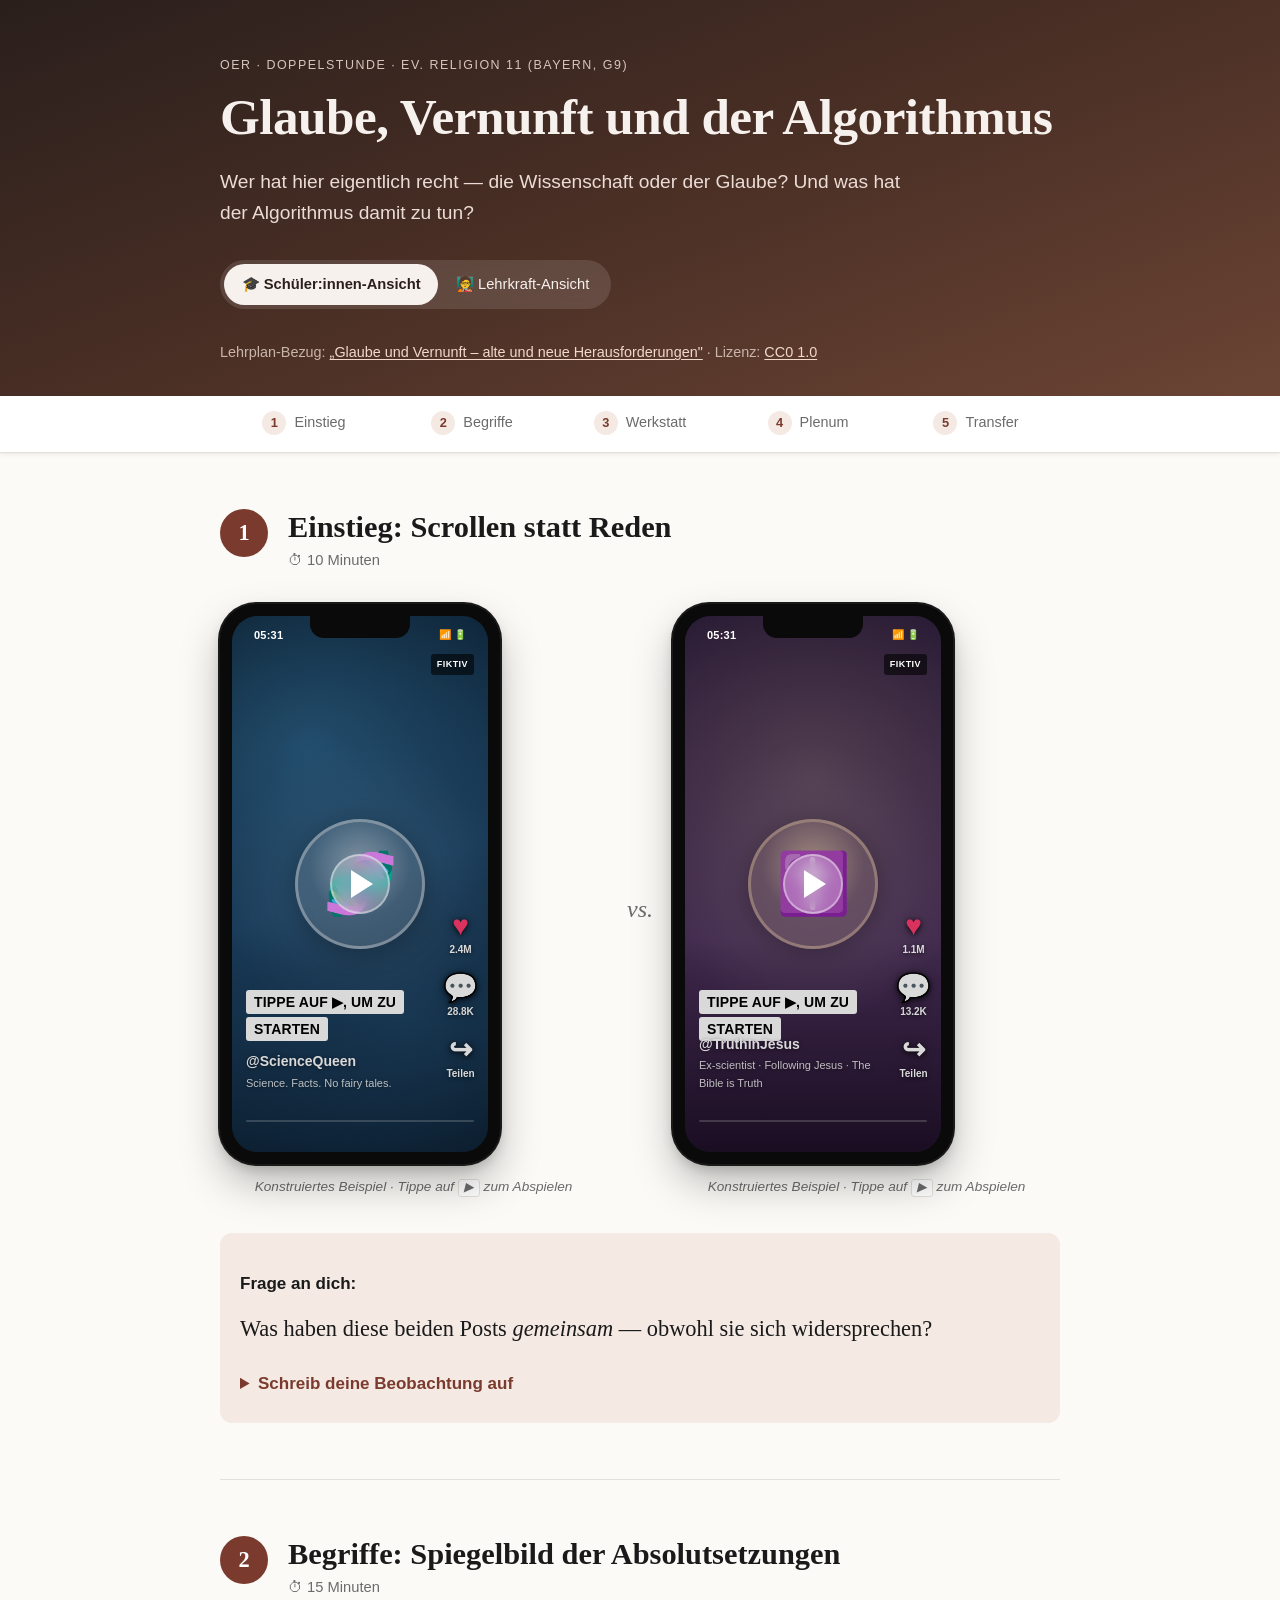
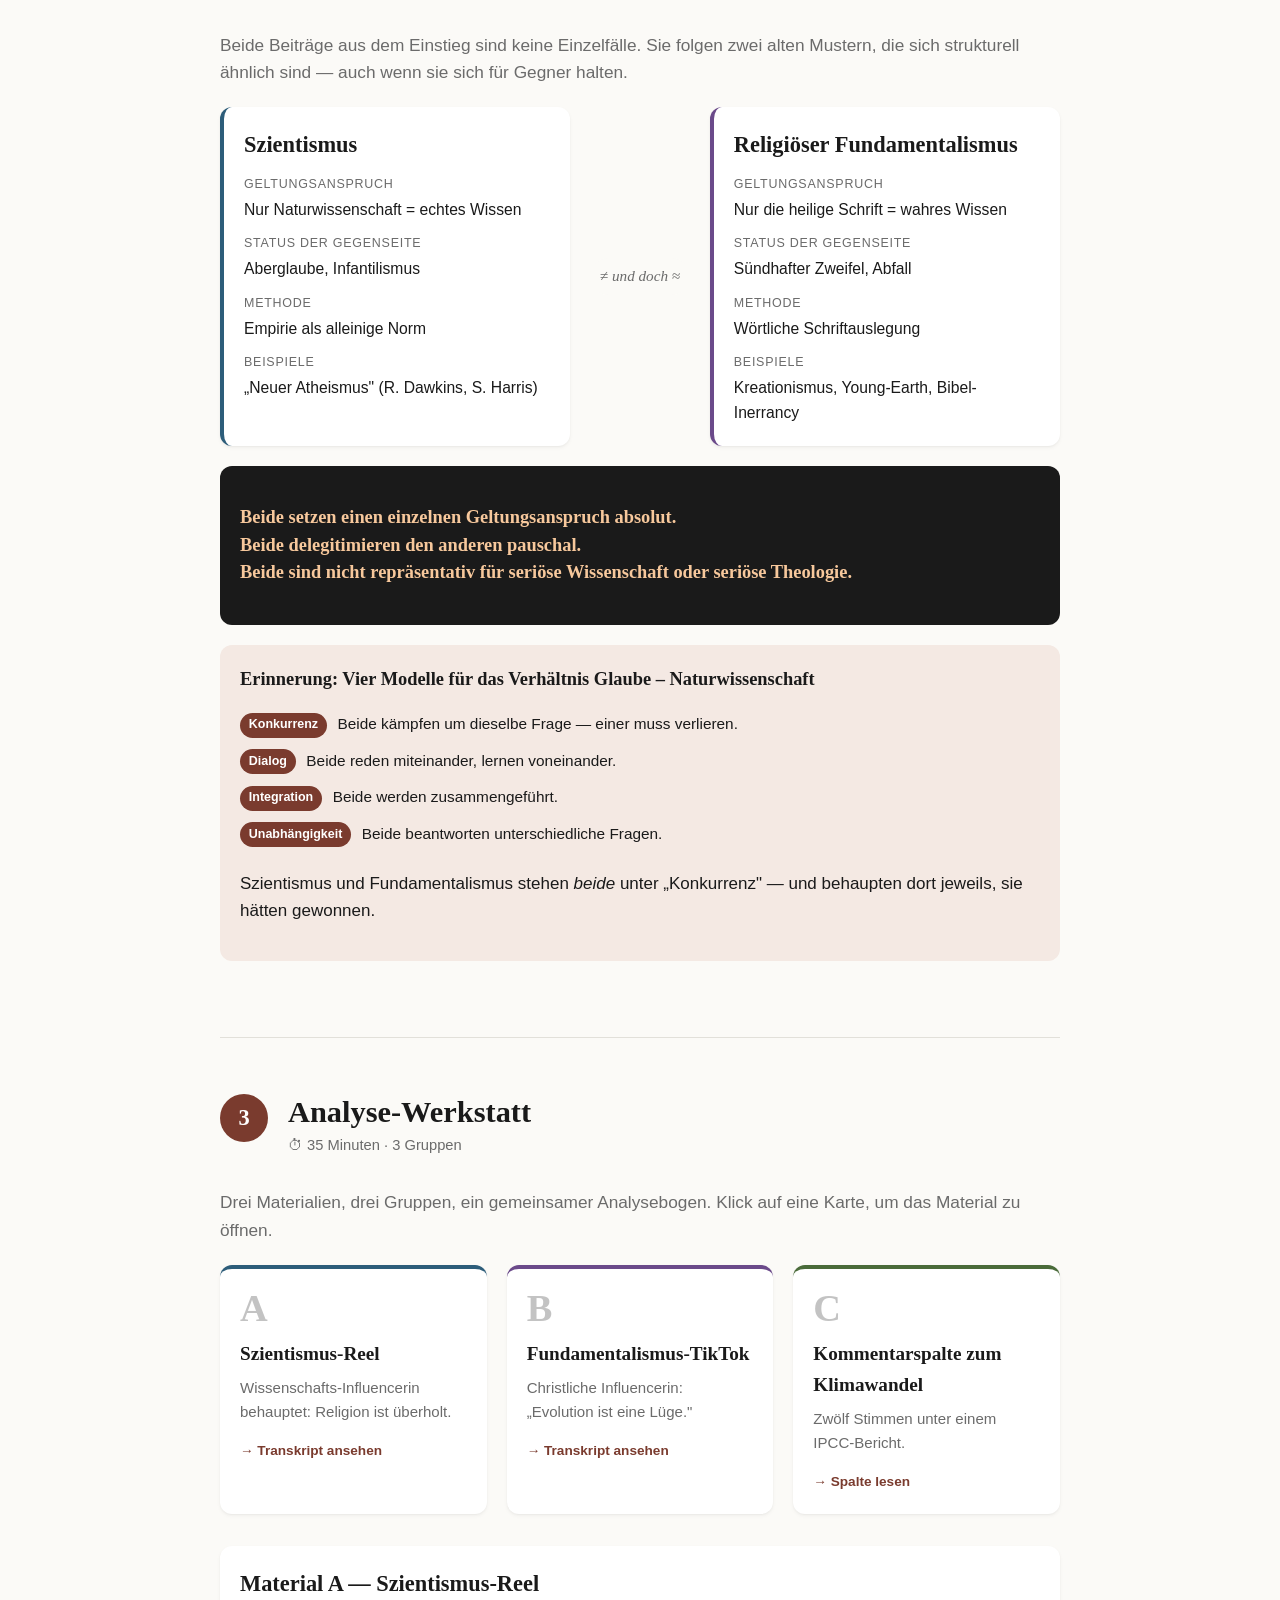
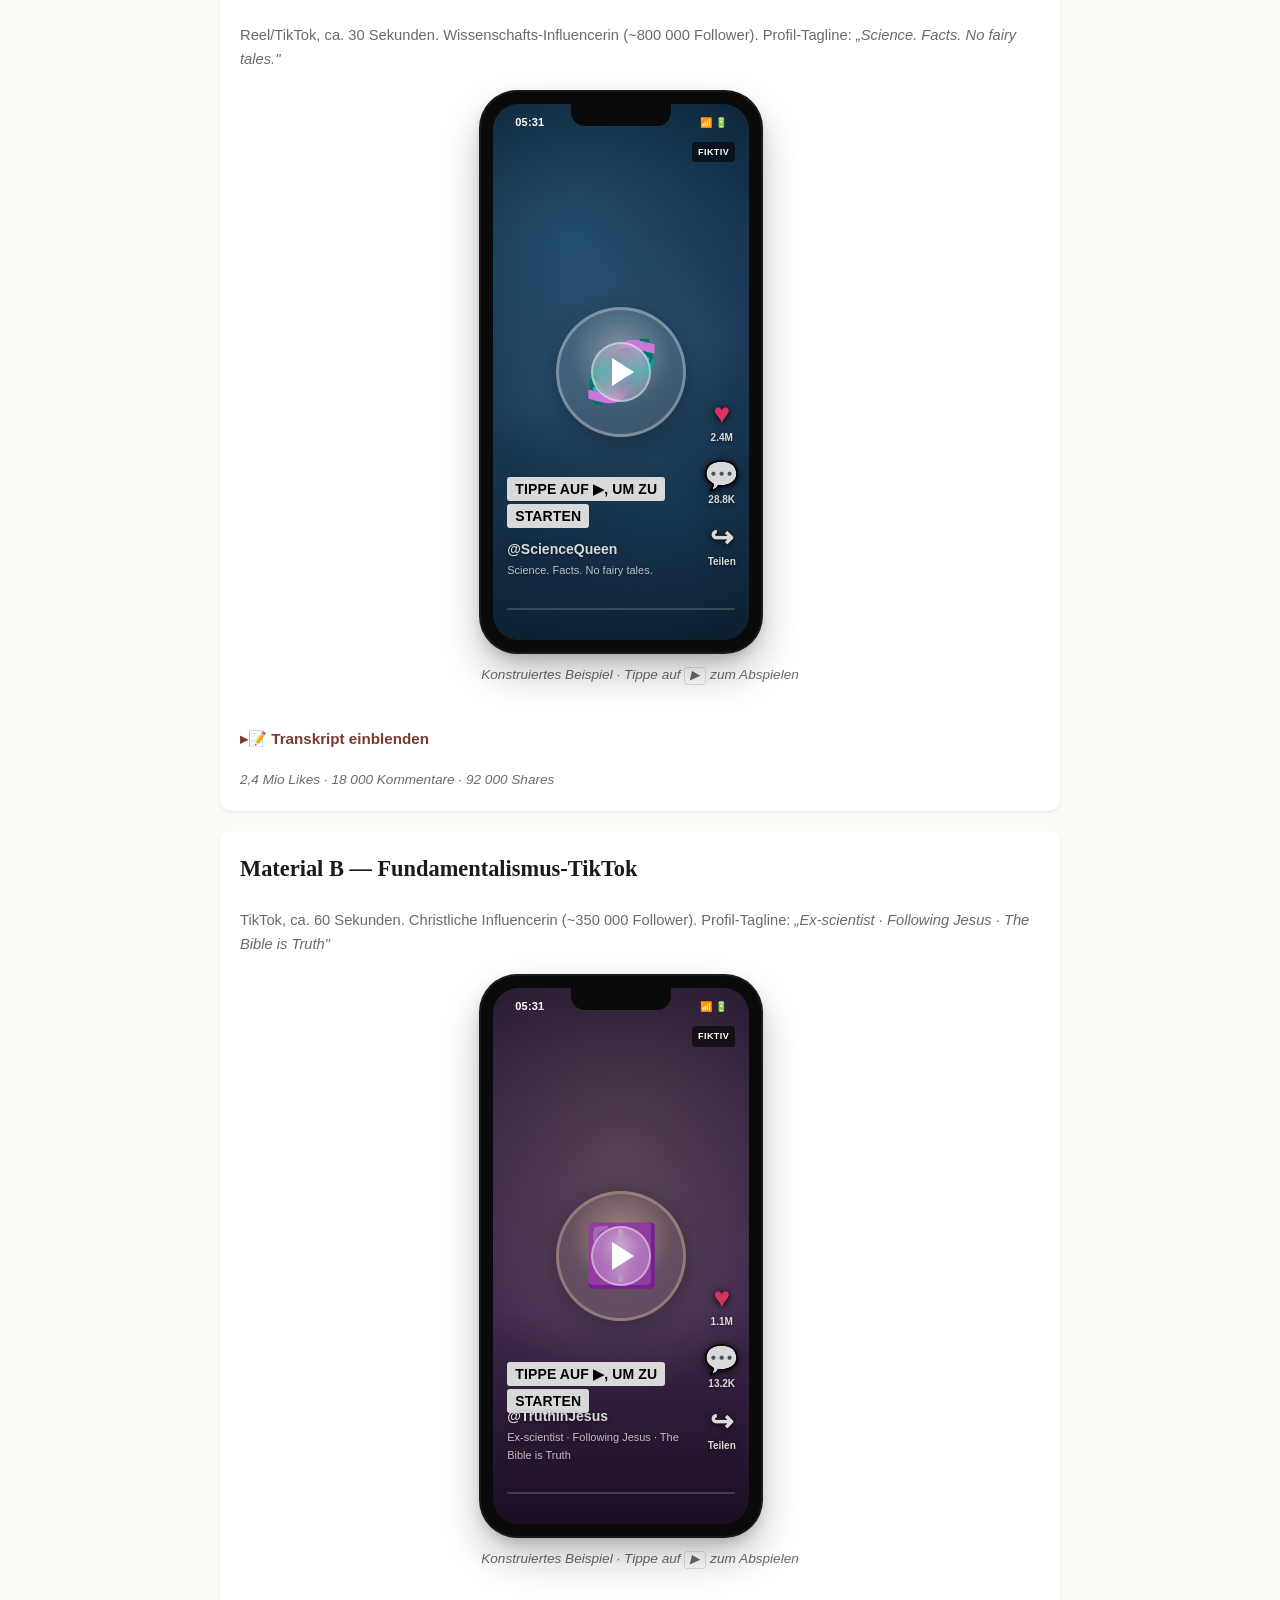
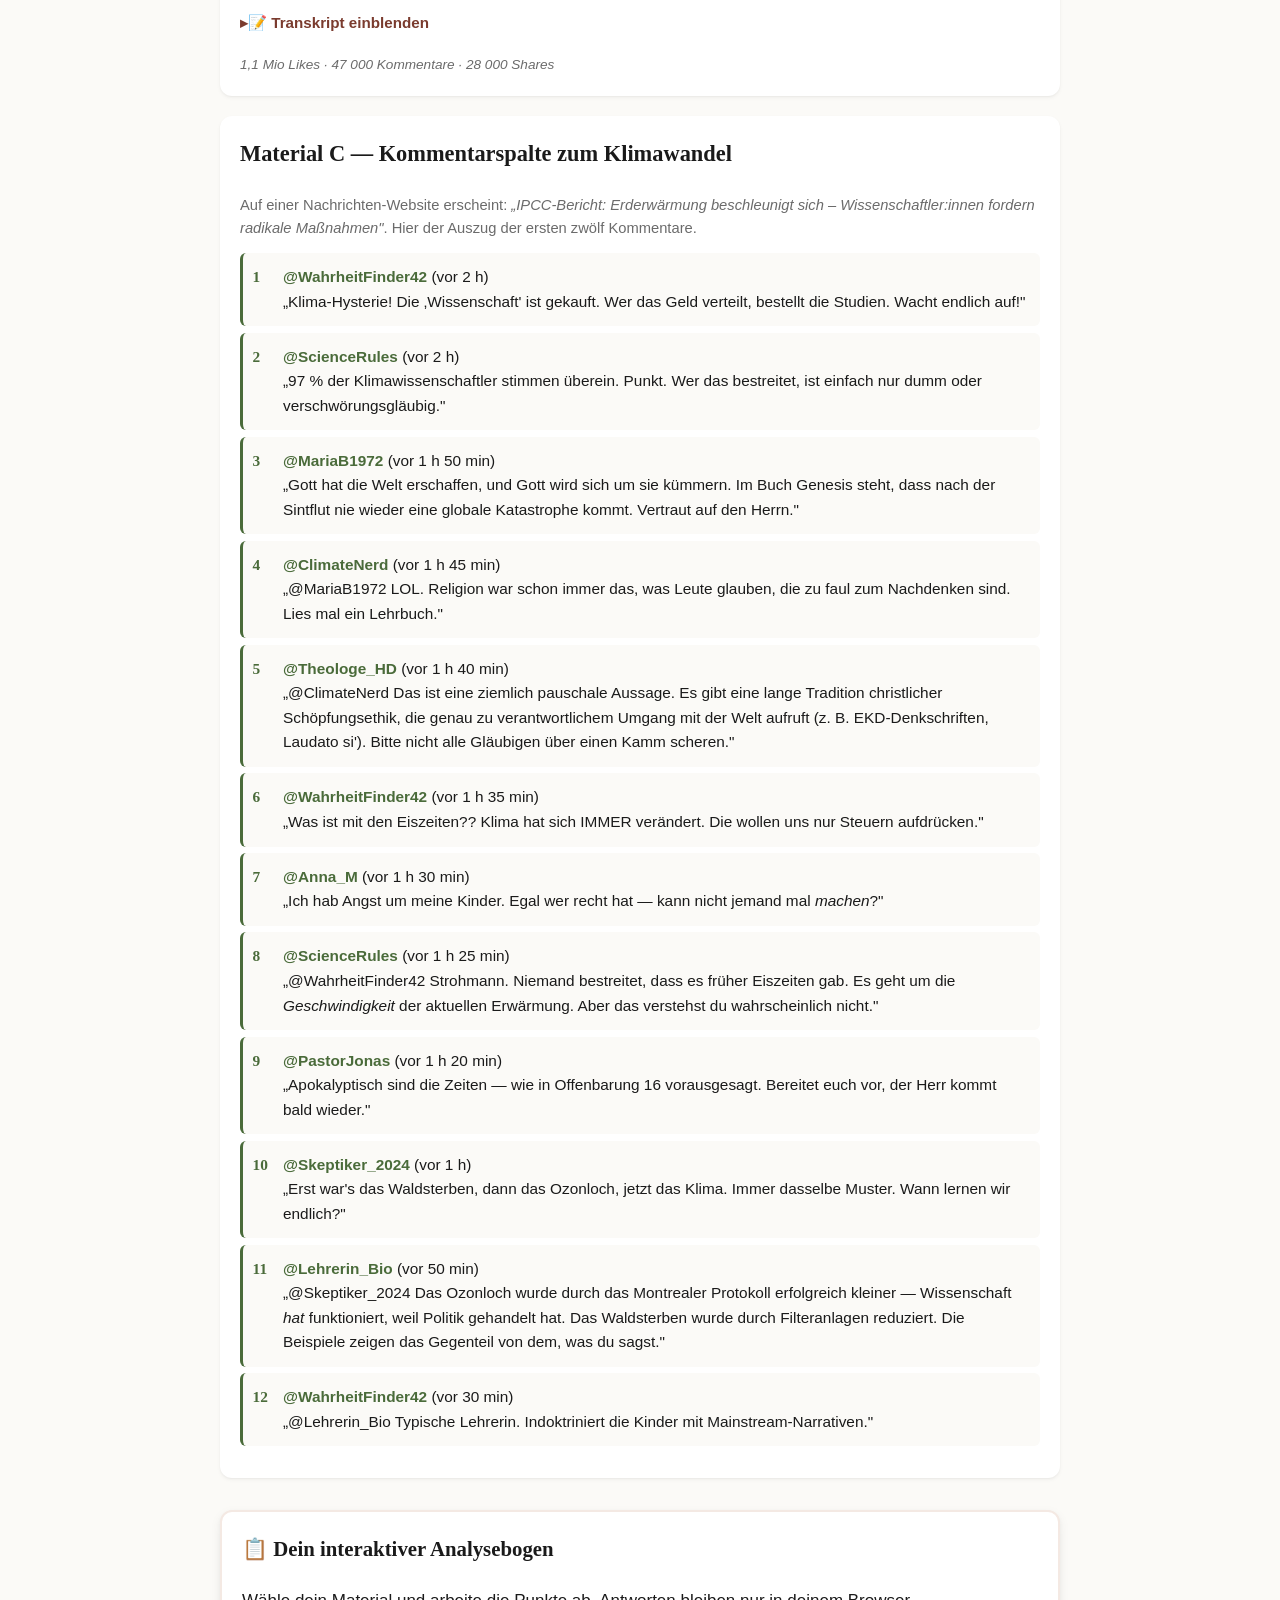
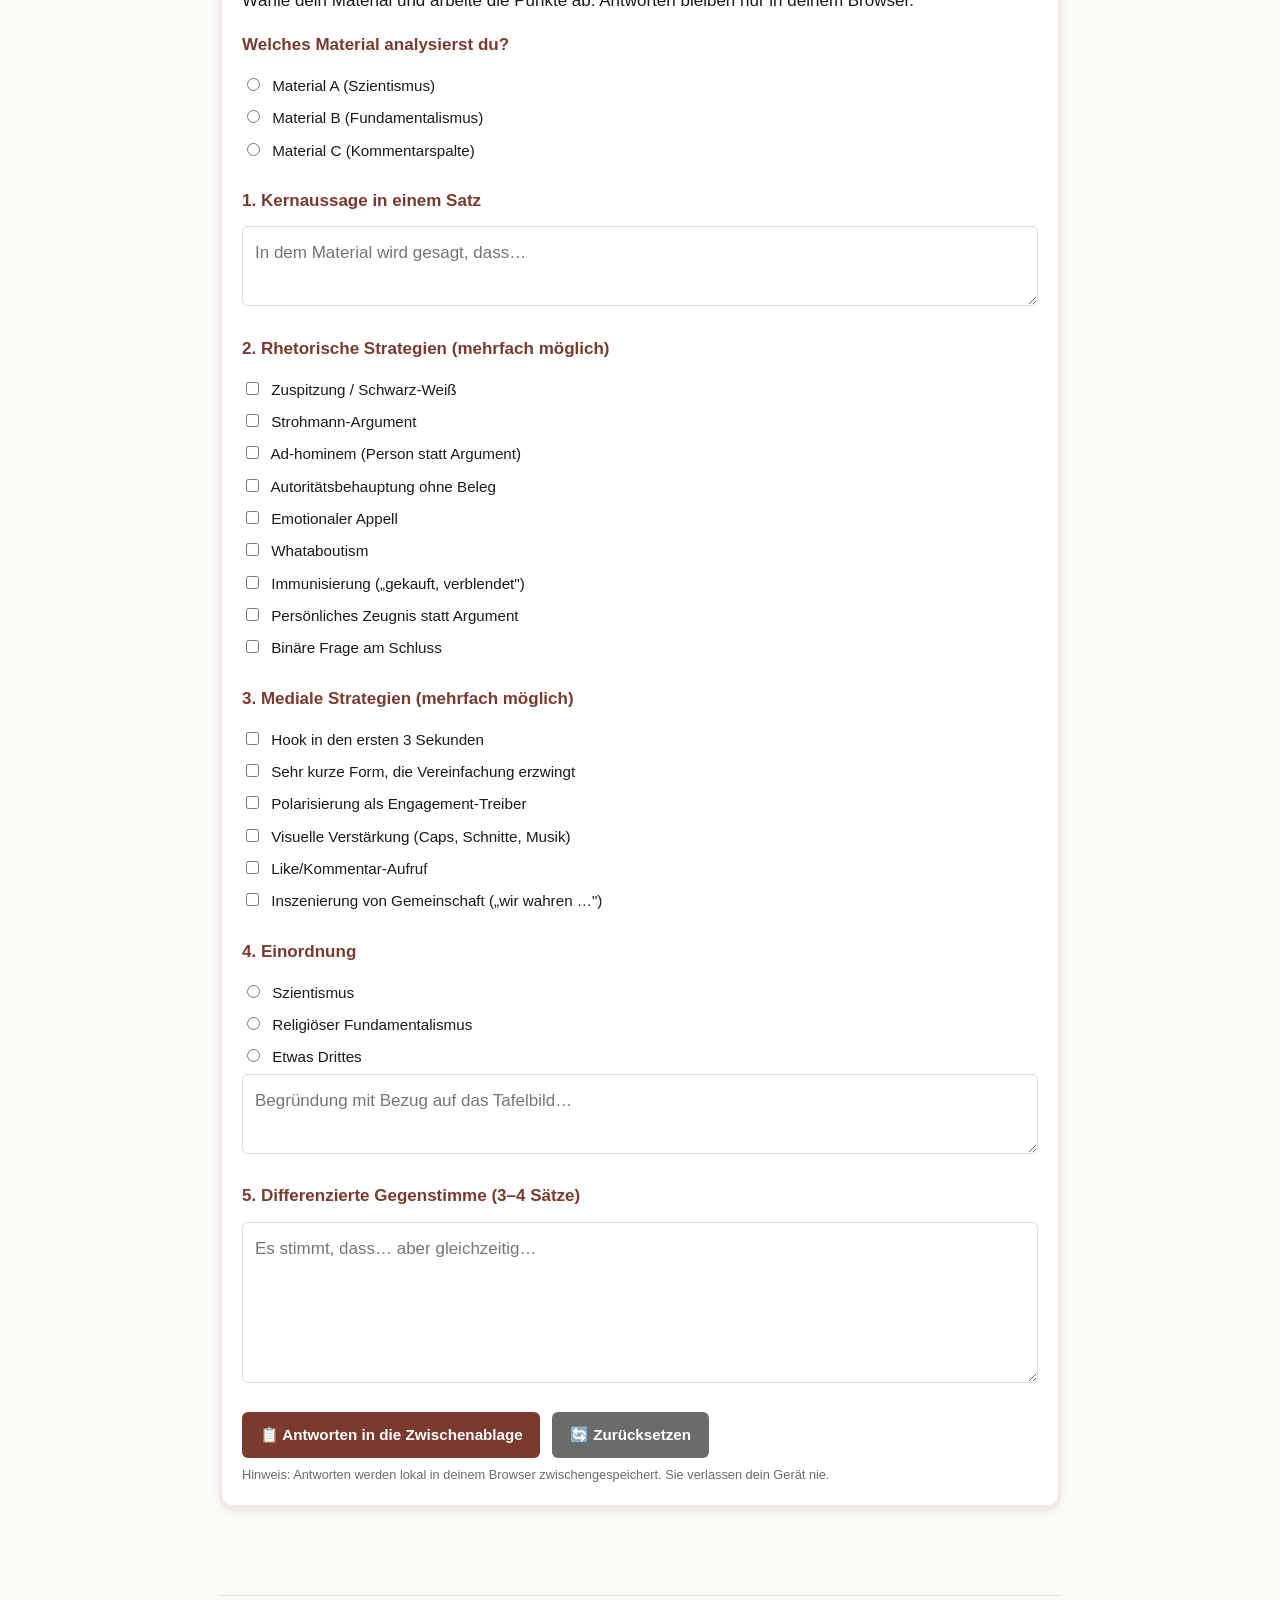
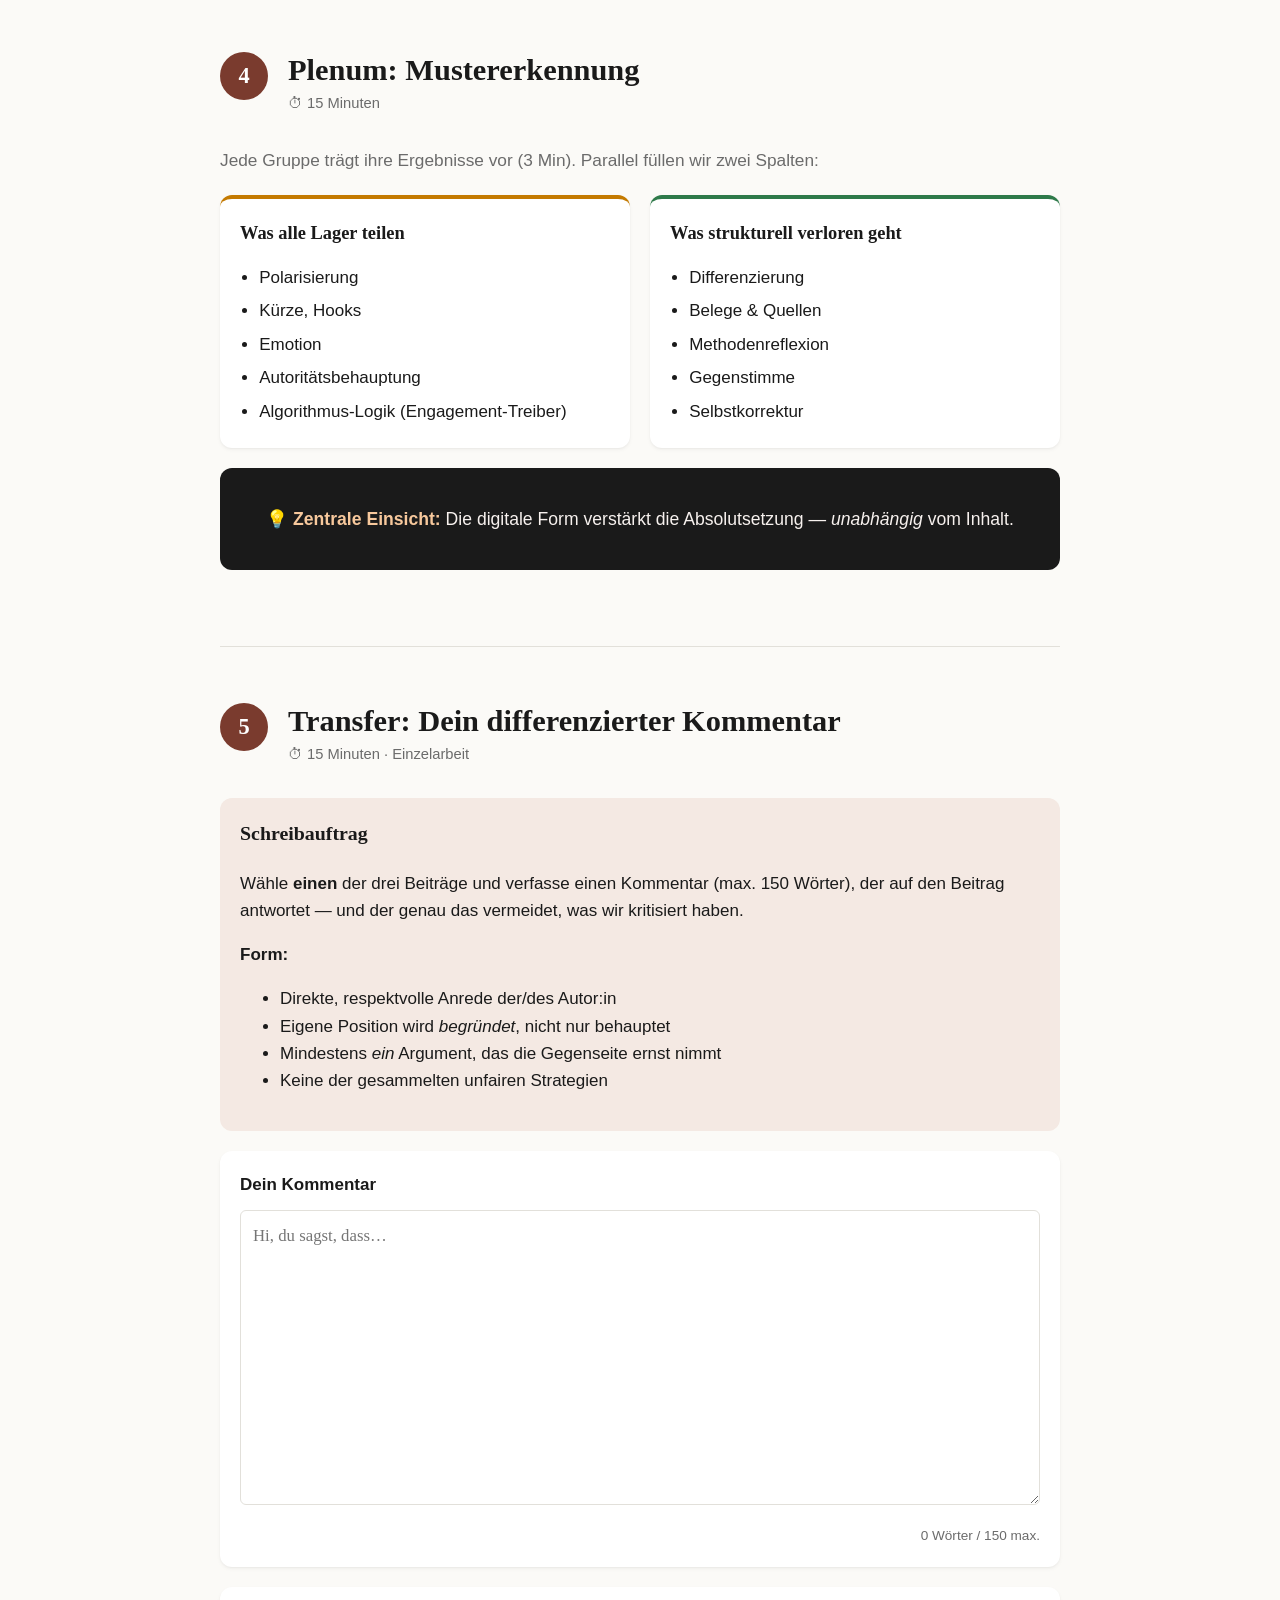
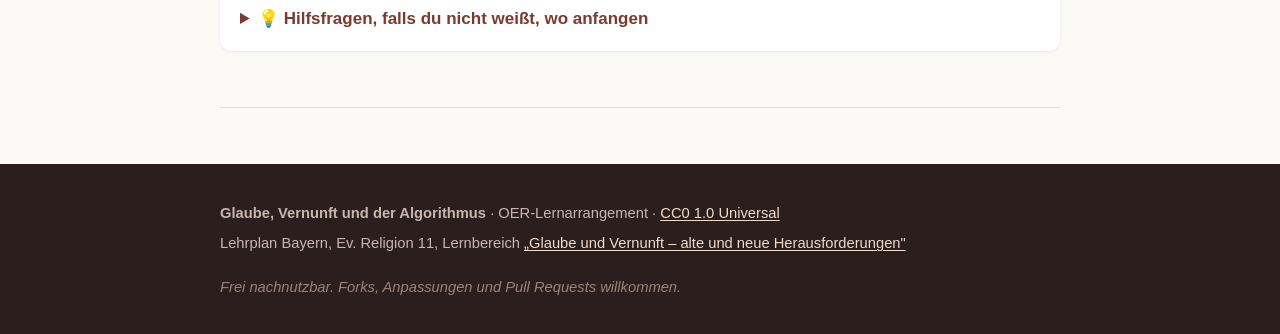
==== commit 5cba9ecc: "Phone-Mockups (Reel/TikTok) als HTML/CSS/JS-Simulation + Drehbuch Zwei animierte Phone-Mockups in de" ====
--- a/oer/ev-religion-11/glaube-und-vernunft/web/index.html
+++ b/oer/ev-religion-11/glaube-und-vernunft/web/index.html
@@ -6,6 +6,7 @@
   <title>Glaube, Vernunft und der Algorithmus · Doppelstunde Ev. Religion 11</title>
   <meta name="description" content="OER-Lernarrangement zum Thema Szientismus, Fundamentalismus und digitale Diskursstrategien. Lehrplan Bayern, Ev. Religion 11. Lizenz: CC0 1.0." />
   <link rel="stylesheet" href="css/style.css" />
+  <link rel="stylesheet" href="css/phone.css" />
 </head>
 <body>
 
@@ -61,24 +62,10 @@
         </div>
       </div>
 
-      <div class="impulse">
-        <div class="impulse-card impulse-a">
-          <div class="impulse-tag">Reel · 30 Sek</div>
-          <blockquote>
-            „Religion is just adults' fairy tales. The data is clear."
-          </blockquote>
-          <div class="impulse-meta">2,4 Mio Likes · Wissenschafts-Influencerin</div>
-        </div>
-
+      <div class="phones-side-by-side">
+        <div data-phone="science"></div>
         <div class="impulse-vs">vs.</div>
-
-        <div class="impulse-card impulse-b">
-          <div class="impulse-tag">TikTok · 60 Sek</div>
-          <blockquote>
-            „Evolution is a lie. God created the world in 6 days, period."
-          </blockquote>
-          <div class="impulse-meta">1,1 Mio Likes · christlicher Influencer</div>
-        </div>
+        <div data-phone="religion"></div>
       </div>
 
       <div class="prompt">
@@ -261,6 +248,13 @@
           (~800 000 Follower). Profil-Tagline: <em>„Science. Facts. No
           fairy tales."</em>
         </p>
+
+        <div class="phone-stage">
+          <div data-phone="science"></div>
+        </div>
+
+        <details class="transcript-toggle">
+          <summary>📝 Transkript einblenden</summary>
         <div class="transcript">
           <p><strong>[0:00, eingeblendet:]</strong> „RELIGION IS JUST ADULTS' FAIRY TALES."</p>
           <p><strong>[0:02]</strong> „Lass mich dir das mal in 30 Sekunden
@@ -276,6 +270,7 @@
           <p><strong>[0:26]</strong> „Folge mir für mehr echte Wissenschaft —
           ohne Märchenstunde."</p>
         </div>
+        </details>
         <div class="engagement">2,4 Mio Likes · 18 000 Kommentare · 92 000 Shares</div>
 
         <aside class="teacher-note" hidden>
@@ -301,6 +296,13 @@
           (~350 000 Follower). Profil-Tagline: <em>„Ex-scientist · Following
           Jesus · The Bible is Truth"</em>
         </p>
+
+        <div class="phone-stage">
+          <div data-phone="religion"></div>
+        </div>
+
+        <details class="transcript-toggle">
+          <summary>📝 Transkript einblenden</summary>
         <div class="transcript">
           <p><strong>[0:00]</strong> „Ich war Wissenschaftlerin. Ich habe
           geglaubt, dass die Erde Milliarden von Jahren alt ist. Ich habe
@@ -322,6 +324,7 @@
           <p><strong>[0:55]</strong> „Like, wenn du an Gottes Wahrheit
           glaubst. Kommentier ‚Amen' für Segen."</p>
         </div>
+        </details>
         <div class="engagement">1,1 Mio Likes · 47 000 Kommentare · 28 000 Shares</div>
 
         <aside class="teacher-note" hidden>
@@ -693,6 +696,7 @@
         <li>📄 <a href="../material/material-b-fundamentalismus-tiktok.md" target="_blank">material-b-fundamentalismus-tiktok.md</a></li>
         <li>📄 <a href="../material/material-c-kommentarspalte.md" target="_blank">material-c-kommentarspalte.md</a></li>
         <li>📄 <a href="../material/schreibauftrag-mit-bewertungsraster.md" target="_blank">schreibauftrag-mit-bewertungsraster.md</a></li>
+        <li>🎬 <a href="../material/drehbuch-reels.md" target="_blank">drehbuch-reels.md</a> — Sprecher-Skripte für Eigenproduktion</li>
       </ul>
 
       <h3>Anschluss in der Folgestunde</h3>
@@ -725,6 +729,7 @@
     </div>
   </footer>
 
+  <script src="js/phone.js"></script>
   <script src="js/app.js"></script>
 </body>
 </html>
--- a/oer/ev-religion-11/glaube-und-vernunft/web/css/phone.css
+++ b/oer/ev-religion-11/glaube-und-vernunft/web/css/phone.css
@@ -0,0 +1,414 @@
+/* ==========================================================================
+   Phone-Mockup — Reel/TikTok-Simulation
+   Lizenz: CC0 1.0
+   ========================================================================== */
+
+.phone-stage {
+  display: flex;
+  justify-content: center;
+  margin: var(--s-md) 0;
+}
+
+.phone {
+  --phone-w: 280px;
+  --phone-h: 560px;
+  width: var(--phone-w);
+  height: var(--phone-h);
+  border-radius: 36px;
+  background: #0a0a0a;
+  padding: 12px;
+  box-shadow:
+    0 0 0 2px #1a1a1a,
+    0 20px 40px rgba(0, 0, 0, 0.25),
+    0 6px 12px rgba(0, 0, 0, 0.15);
+  position: relative;
+  font-family: var(--font-body);
+}
+
+.phone::before {
+  /* Notch */
+  content: '';
+  position: absolute;
+  top: 12px;
+  left: 50%;
+  transform: translateX(-50%);
+  width: 100px;
+  height: 22px;
+  background: #0a0a0a;
+  border-radius: 0 0 14px 14px;
+  z-index: 20;
+}
+
+.phone-screen {
+  width: 100%;
+  height: 100%;
+  border-radius: 26px;
+  overflow: hidden;
+  position: relative;
+  background: #111;
+}
+
+/* ============= Status-Bar ============= */
+
+.phone-statusbar {
+  position: absolute;
+  top: 0;
+  left: 0;
+  right: 0;
+  height: 30px;
+  display: flex;
+  align-items: center;
+  justify-content: space-between;
+  padding: 8px 22px 0;
+  font-size: 11px;
+  font-weight: 600;
+  color: #fff;
+  z-index: 10;
+  pointer-events: none;
+}
+
+.phone-statusbar .time {
+  letter-spacing: 0.02em;
+}
+
+.phone-statusbar .icons {
+  display: flex;
+  gap: 5px;
+  font-size: 10px;
+}
+
+/* ============= Background (Video-Stand-In) ============= */
+
+.phone-video {
+  position: absolute;
+  inset: 0;
+  display: flex;
+  align-items: center;
+  justify-content: center;
+  overflow: hidden;
+}
+
+.phone-video.video-science {
+  background:
+    radial-gradient(circle at 30% 25%, rgba(78, 168, 222, 0.35), transparent 50%),
+    radial-gradient(circle at 70% 75%, rgba(40, 90, 130, 0.4), transparent 50%),
+    linear-gradient(160deg, #0d2438 0%, #1c4163 50%, #0a1a2a 100%);
+}
+
+.phone-video.video-religion {
+  background:
+    radial-gradient(circle at 50% 30%, rgba(255, 220, 180, 0.2), transparent 60%),
+    linear-gradient(180deg, #2a1a3a 0%, #4a2f5a 60%, #1f1028 100%);
+}
+
+/* Animierte Bewegungs-Andeutung */
+
+.phone-video::after {
+  content: '';
+  position: absolute;
+  inset: -10%;
+  background:
+    radial-gradient(circle at 50% 50%, rgba(255,255,255,0.08), transparent 40%);
+  animation: phoneGlow 6s ease-in-out infinite alternate;
+}
+
+@keyframes phoneGlow {
+  0%   { transform: translate(-2%, -2%) scale(1); opacity: 0.7; }
+  100% { transform: translate(2%, 2%) scale(1.05); opacity: 1; }
+}
+
+/* Avatar-Silhouette des Sprechers */
+
+.phone-avatar {
+  width: 130px;
+  height: 130px;
+  border-radius: 50%;
+  background:
+    radial-gradient(circle at 50% 35%, rgba(255,255,255,0.4), transparent 50%),
+    rgba(255,255,255,0.15);
+  border: 3px solid rgba(255,255,255,0.4);
+  display: flex;
+  align-items: center;
+  justify-content: center;
+  font-size: 60px;
+  z-index: 2;
+  box-shadow: 0 4px 24px rgba(0,0,0,0.3);
+}
+
+.phone-video.video-religion .phone-avatar {
+  background:
+    radial-gradient(circle at 50% 35%, rgba(255, 220, 180, 0.5), transparent 50%),
+    rgba(255, 220, 180, 0.15);
+  border-color: rgba(255, 220, 180, 0.4);
+}
+
+/* ============= Captions (animiert) ============= */
+
+.phone-caption {
+  position: absolute;
+  left: 14px;
+  right: 70px;
+  bottom: 110px;
+  z-index: 5;
+  pointer-events: none;
+}
+
+.caption-text {
+  display: inline;
+  background: #fff;
+  color: #000;
+  padding: 4px 8px;
+  font-size: 14px;
+  font-weight: 800;
+  line-height: 1.5;
+  text-transform: uppercase;
+  letter-spacing: 0.01em;
+  box-decoration-break: clone;
+  -webkit-box-decoration-break: clone;
+  border-radius: 3px;
+}
+
+.video-religion .caption-text {
+  background: rgba(0, 0, 0, 0.7);
+  color: #fff;
+  text-transform: none;
+  font-weight: 600;
+  font-size: 13px;
+  font-family: var(--font-display);
+}
+
+/* ============= Creator-Info ============= */
+
+.phone-creator {
+  position: absolute;
+  left: 14px;
+  right: 70px;
+  bottom: 60px;
+  color: #fff;
+  z-index: 5;
+  pointer-events: none;
+}
+
+.creator-name {
+  font-weight: 700;
+  font-size: 14px;
+  margin-bottom: 2px;
+  text-shadow: 0 1px 4px rgba(0,0,0,0.5);
+}
+
+.creator-tagline {
+  font-size: 11px;
+  opacity: 0.85;
+  text-shadow: 0 1px 4px rgba(0,0,0,0.5);
+}
+
+/* ============= Right-Rail (Like, Comment, Share) ============= */
+
+.phone-rail {
+  position: absolute;
+  right: 10px;
+  bottom: 70px;
+  display: flex;
+  flex-direction: column;
+  gap: 16px;
+  z-index: 6;
+  align-items: center;
+}
+
+.rail-btn {
+  display: flex;
+  flex-direction: column;
+  align-items: center;
+  color: #fff;
+  font-size: 10px;
+  font-weight: 600;
+  pointer-events: none;
+  text-shadow: 0 1px 4px rgba(0,0,0,0.6);
+}
+
+.rail-icon {
+  font-size: 28px;
+  line-height: 1;
+  margin-bottom: 2px;
+  filter: drop-shadow(0 1px 4px rgba(0,0,0,0.5));
+}
+
+.rail-btn.heart .rail-icon {
+  color: #ff3b6f;
+}
+
+/* Pulse-Animation für Like-Zähler */
+
+.rail-btn.heart.is-pulsing .rail-icon {
+  animation: heartPulse 0.6s ease-out;
+}
+
+@keyframes heartPulse {
+  0%   { transform: scale(1); }
+  30%  { transform: scale(1.4); }
+  60%  { transform: scale(0.95); }
+  100% { transform: scale(1); }
+}
+
+/* ============= Progress-Bar ============= */
+
+.phone-progress {
+  position: absolute;
+  left: 14px;
+  right: 14px;
+  bottom: 30px;
+  height: 2px;
+  background: rgba(255,255,255,0.2);
+  border-radius: 2px;
+  overflow: hidden;
+  z-index: 5;
+}
+
+.phone-progress-fill {
+  height: 100%;
+  width: 0%;
+  background: #fff;
+  border-radius: 2px;
+  transition: width 0.1s linear;
+}
+
+/* ============= Play/Pause Button ============= */
+
+.phone-play {
+  position: absolute;
+  inset: 0;
+  display: flex;
+  align-items: center;
+  justify-content: center;
+  z-index: 8;
+  cursor: pointer;
+  background: rgba(0,0,0,0.15);
+  border: 0;
+  width: 100%;
+  height: 100%;
+  transition: background 0.15s, opacity 0.2s;
+  border-radius: 26px;
+}
+
+.phone-play:hover {
+  background: rgba(0,0,0,0.25);
+}
+
+.phone-play .play-icon {
+  width: 60px;
+  height: 60px;
+  border-radius: 50%;
+  background: rgba(255,255,255,0.25);
+  backdrop-filter: blur(8px);
+  display: flex;
+  align-items: center;
+  justify-content: center;
+  border: 2px solid rgba(255,255,255,0.4);
+}
+
+.phone-play .play-icon::before {
+  content: '';
+  width: 0;
+  height: 0;
+  border-style: solid;
+  border-width: 14px 0 14px 22px;
+  border-color: transparent transparent transparent #fff;
+  margin-left: 4px;
+}
+
+.phone.is-playing .phone-play {
+  opacity: 0;
+  pointer-events: none;
+}
+
+/* ============= Hint unter dem Phone ============= */
+
+.phone-hint {
+  text-align: center;
+  font-size: 0.85rem;
+  color: var(--c-muted);
+  margin-top: var(--s-sm);
+  font-style: italic;
+}
+
+.phone-hint kbd {
+  background: var(--c-surface);
+  border: 1px solid var(--c-border);
+  border-radius: 3px;
+  padding: 1px 5px;
+  font-size: 0.78rem;
+  font-family: ui-monospace, "SF Mono", Menlo, monospace;
+}
+
+/* ============= Doppel-Phone-Layout (Phase 1) ============= */
+
+.phones-side-by-side {
+  display: grid;
+  grid-template-columns: 1fr auto 1fr;
+  gap: var(--s-md);
+  align-items: center;
+  margin: var(--s-md) 0;
+}
+
+.phones-side-by-side .impulse-vs {
+  align-self: center;
+  text-align: center;
+}
+
+@media (max-width: 760px) {
+  .phones-side-by-side {
+    grid-template-columns: 1fr;
+  }
+  .phone {
+    --phone-w: 240px;
+    --phone-h: 480px;
+    margin: 0 auto;
+  }
+}
+
+/* ============= Transkript-Toggle ============= */
+
+.transcript-toggle {
+  margin: var(--s-sm) 0;
+}
+
+.transcript-toggle summary {
+  cursor: pointer;
+  color: var(--c-accent);
+  font-weight: 600;
+  padding: 0.4rem 0;
+  font-size: 0.95rem;
+  list-style: none;
+}
+
+.transcript-toggle summary::-webkit-details-marker {
+  display: none;
+}
+
+.transcript-toggle summary::before {
+  content: '▸ ';
+  display: inline-block;
+  transition: transform 0.15s;
+}
+
+.transcript-toggle[open] summary::before {
+  transform: rotate(90deg);
+}
+
+/* ============= "Disclaimer" Badge ============= */
+
+.phone-fiction {
+  position: absolute;
+  top: 38px;
+  right: 14px;
+  background: rgba(0,0,0,0.6);
+  color: #fff;
+  font-size: 9px;
+  padding: 3px 6px;
+  border-radius: 3px;
+  z-index: 9;
+  letter-spacing: 0.05em;
+  text-transform: uppercase;
+  font-weight: 600;
+  pointer-events: none;
+}
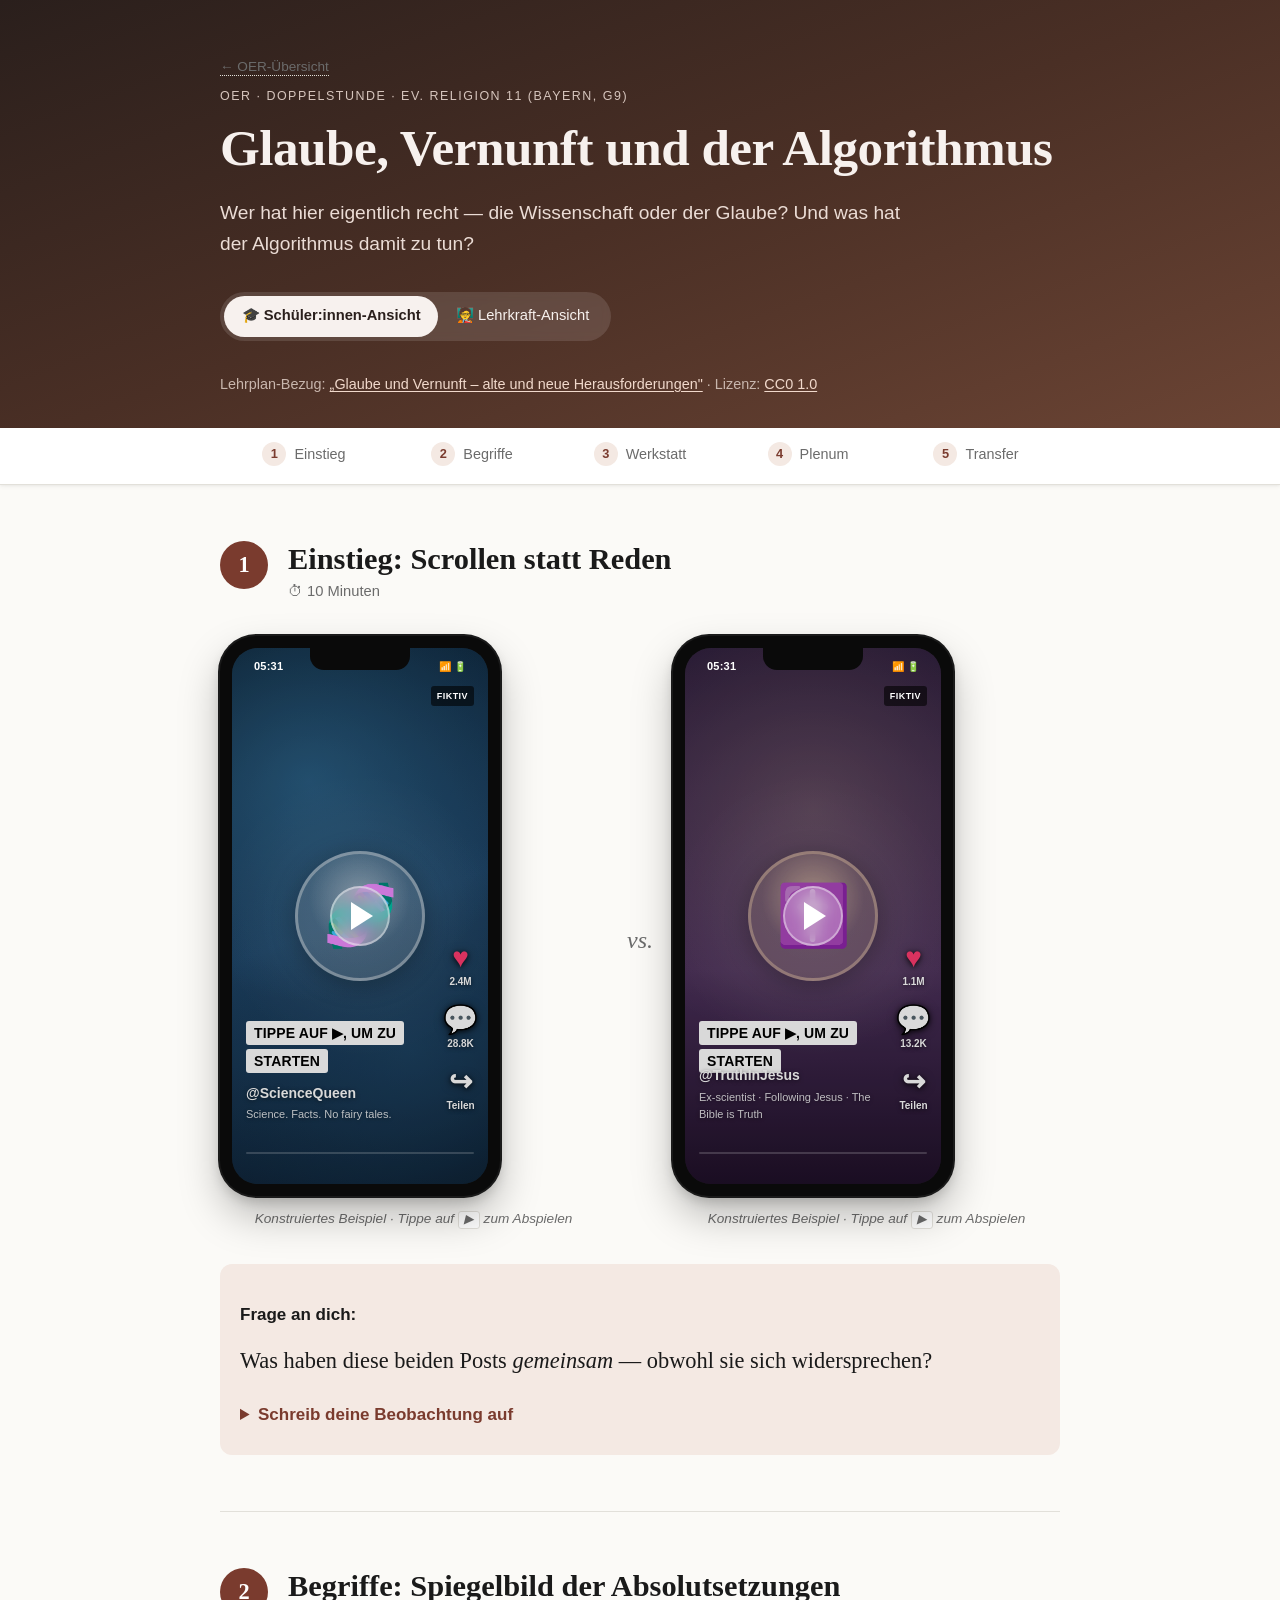
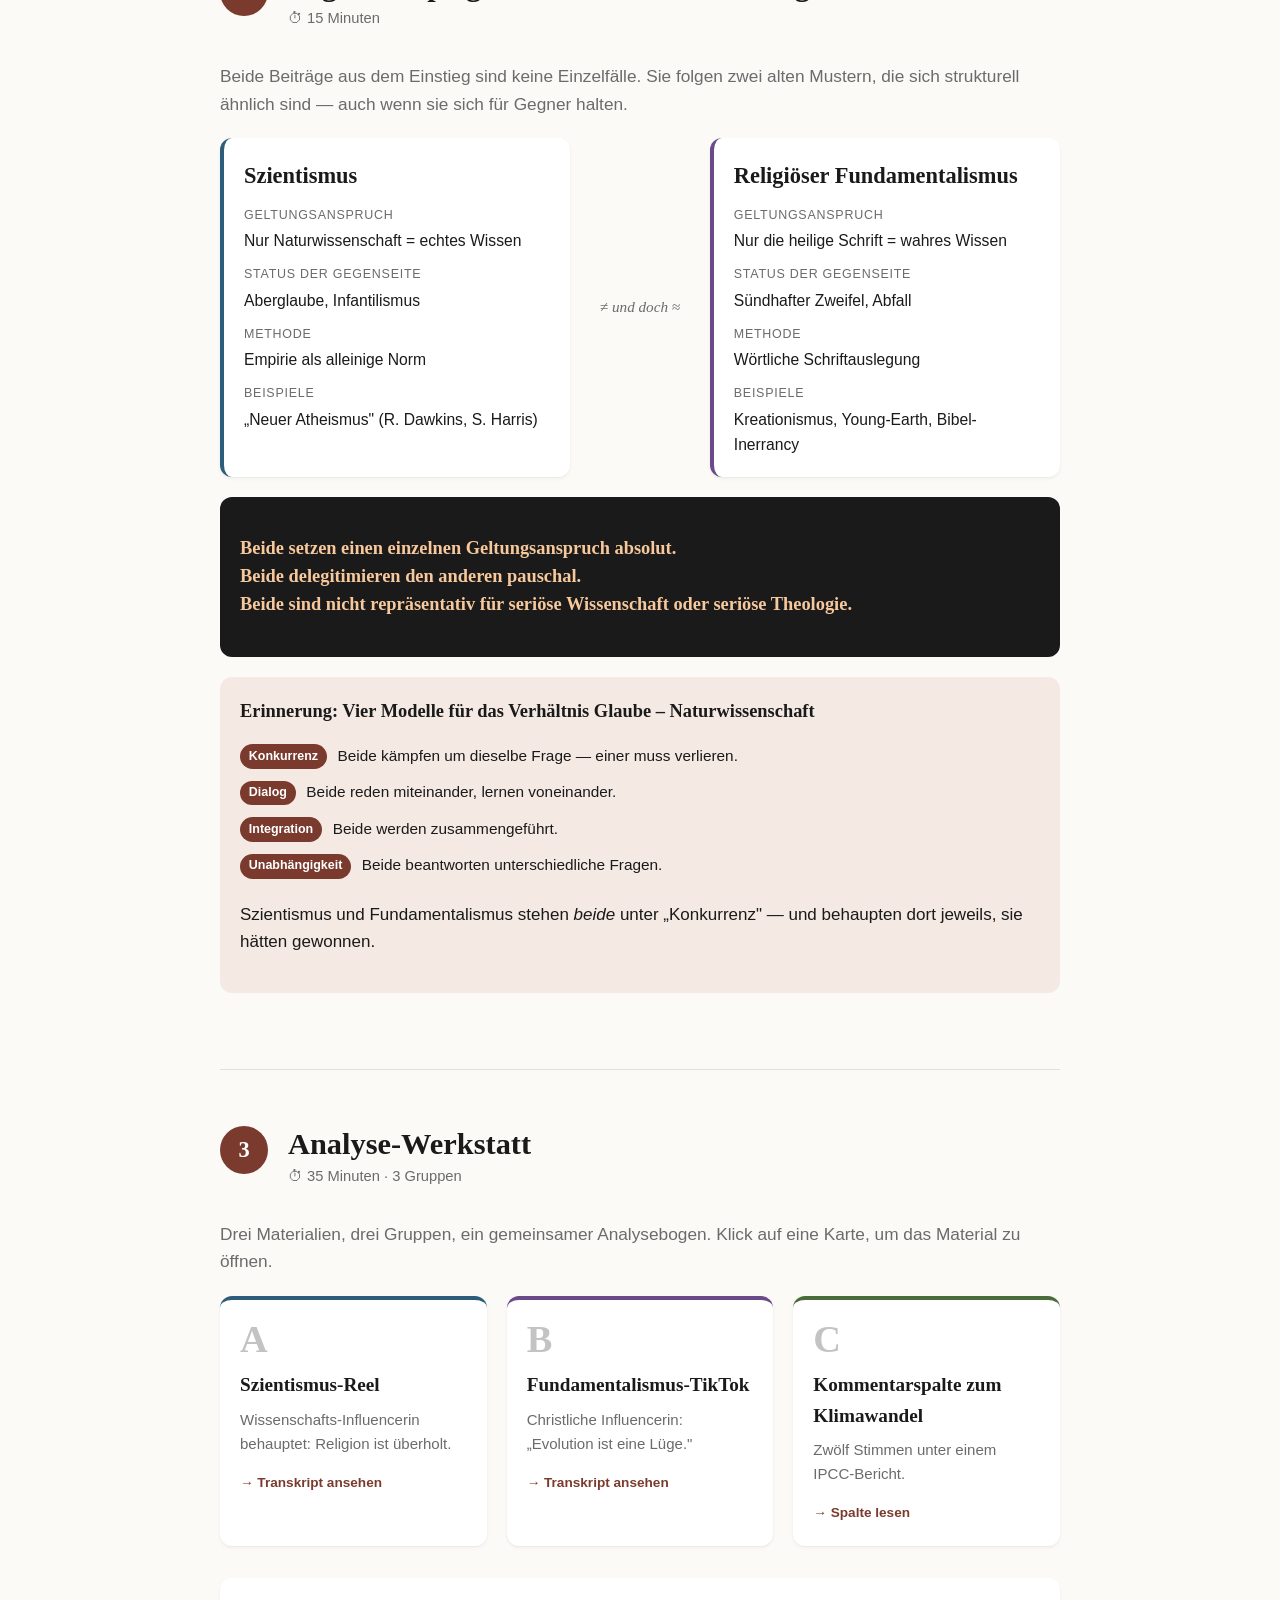
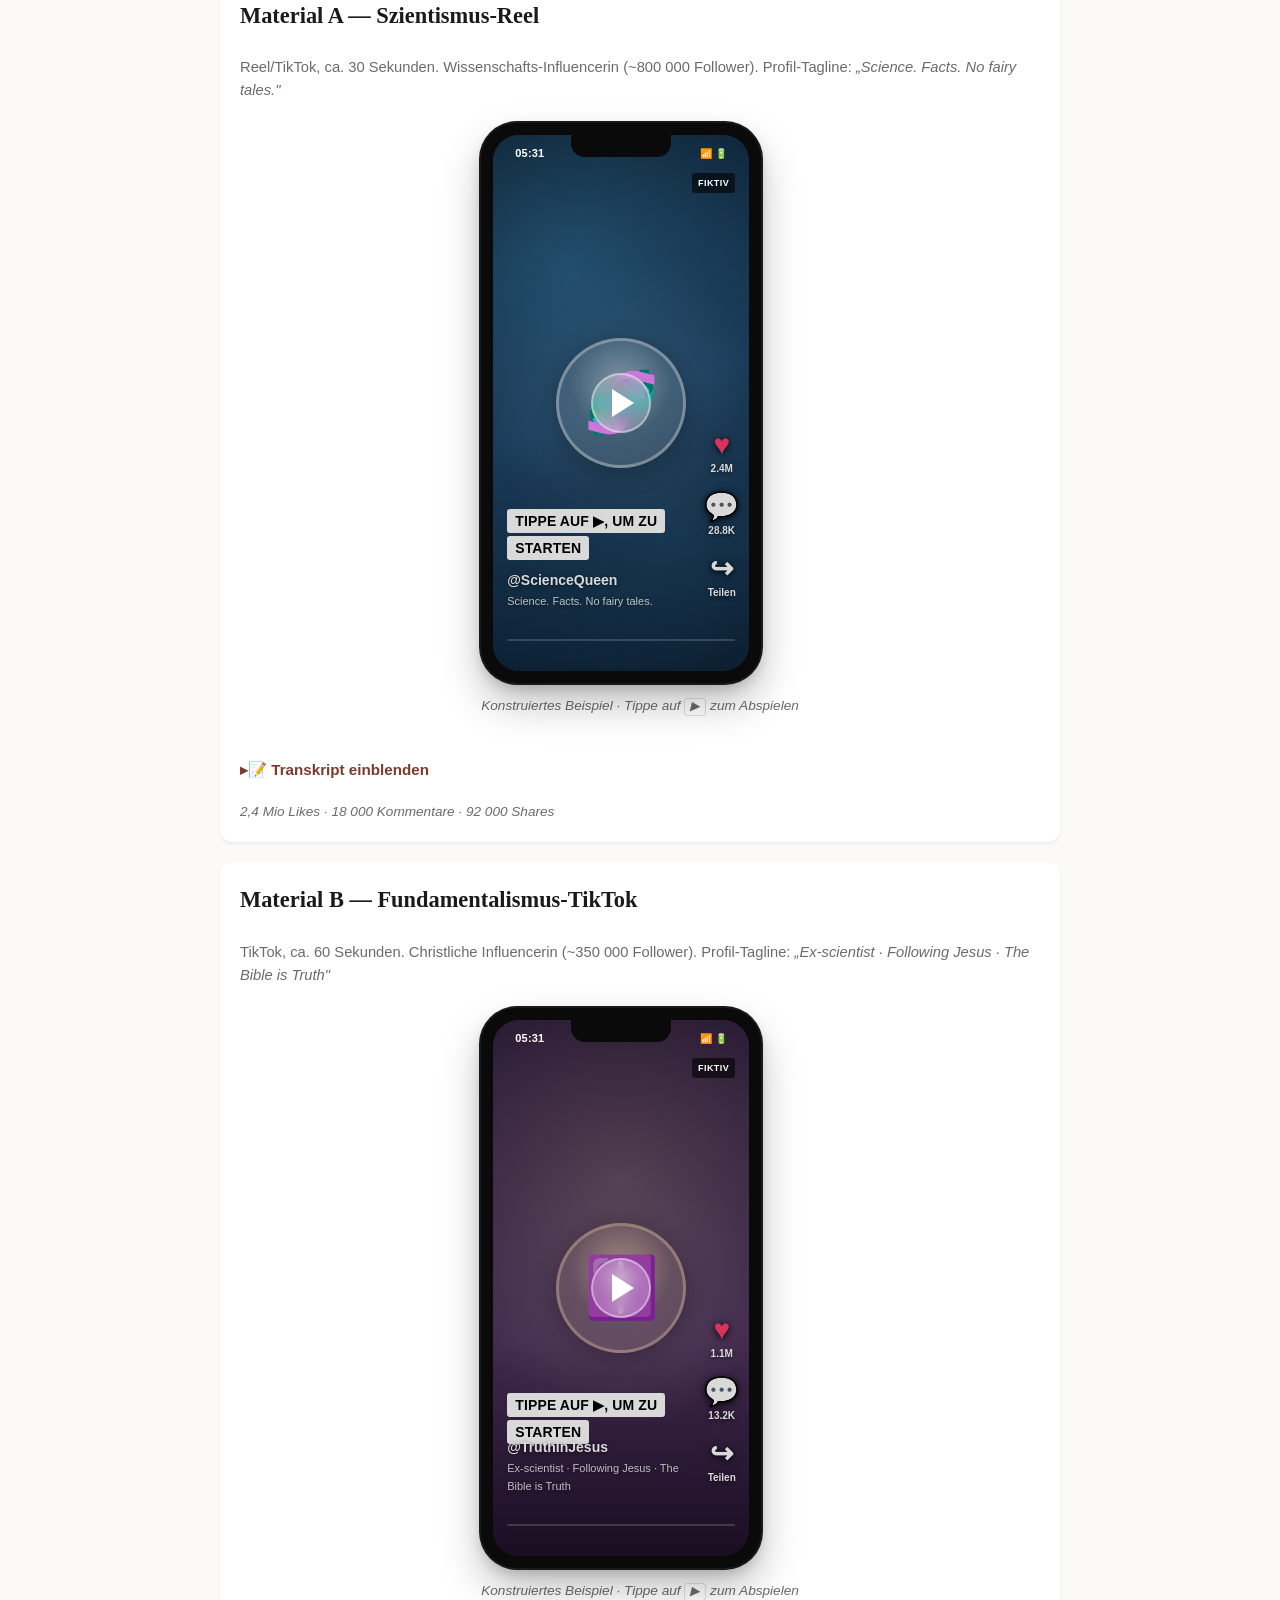
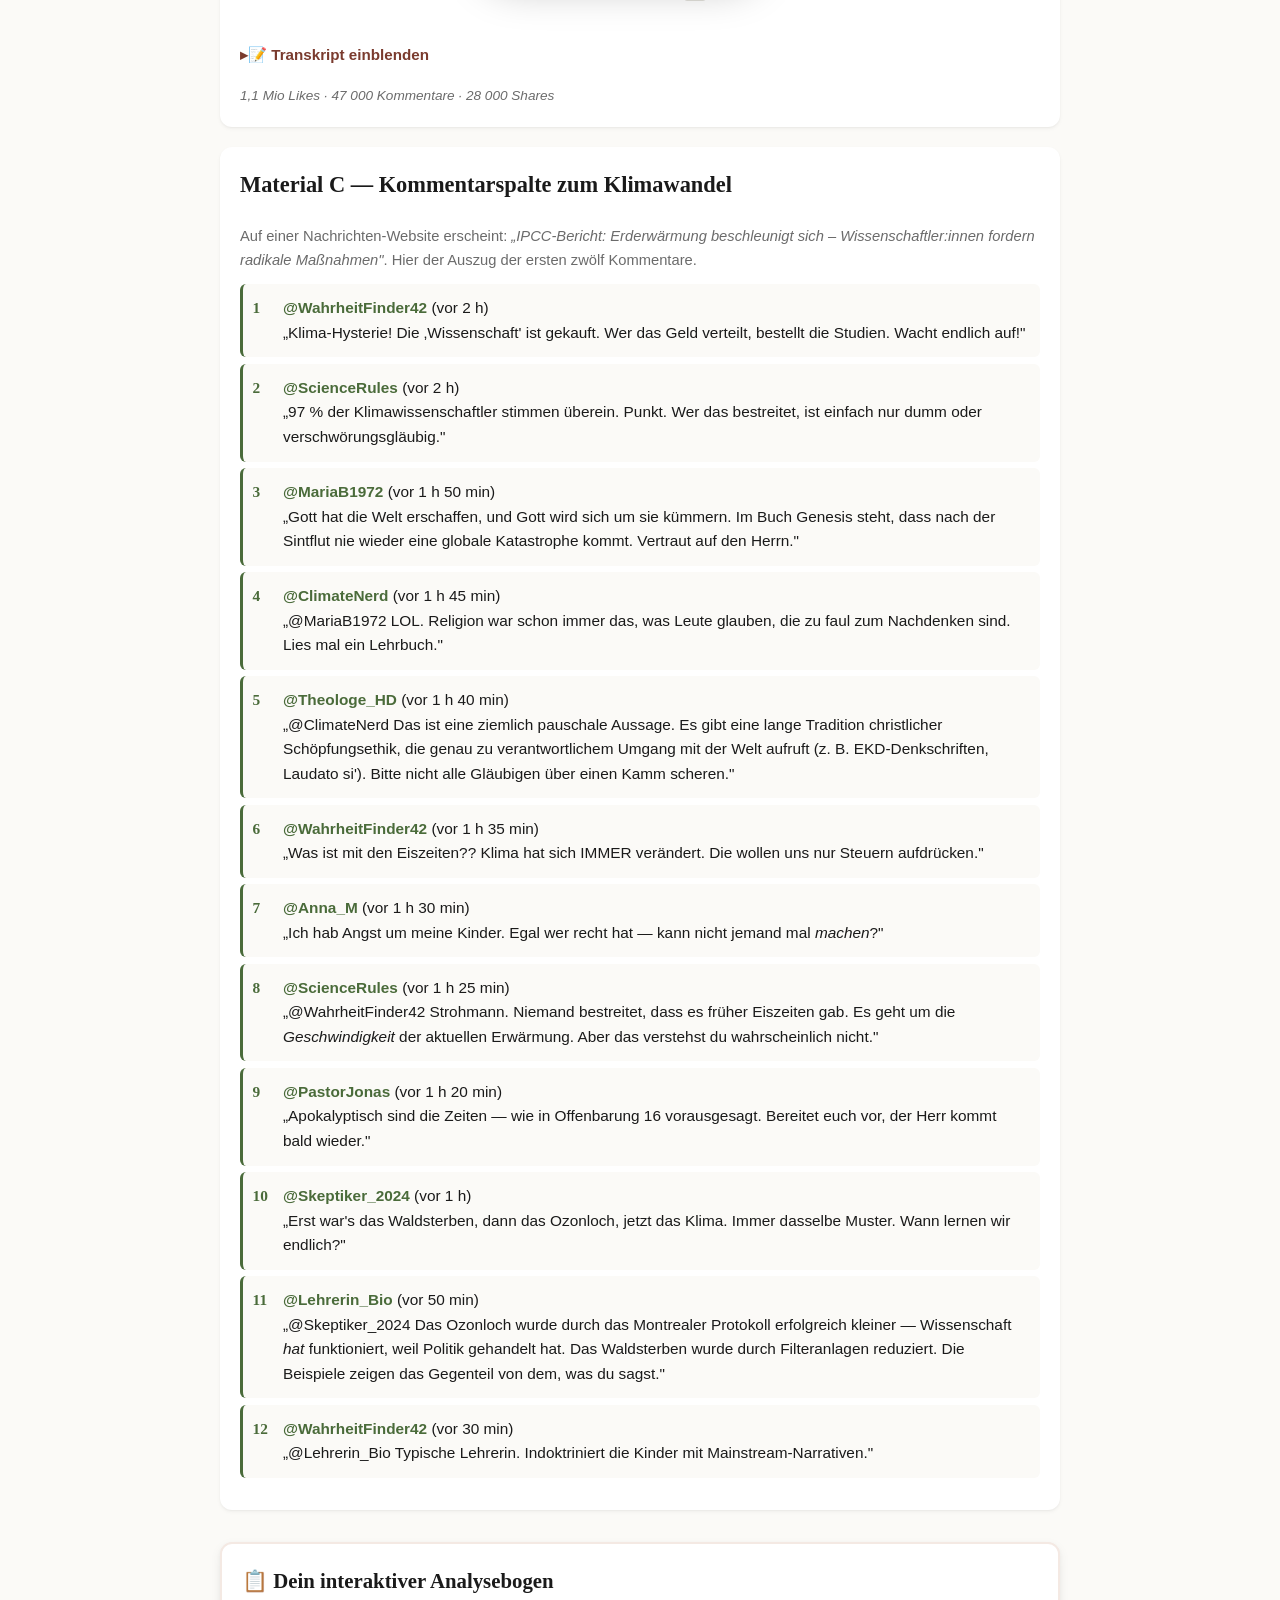
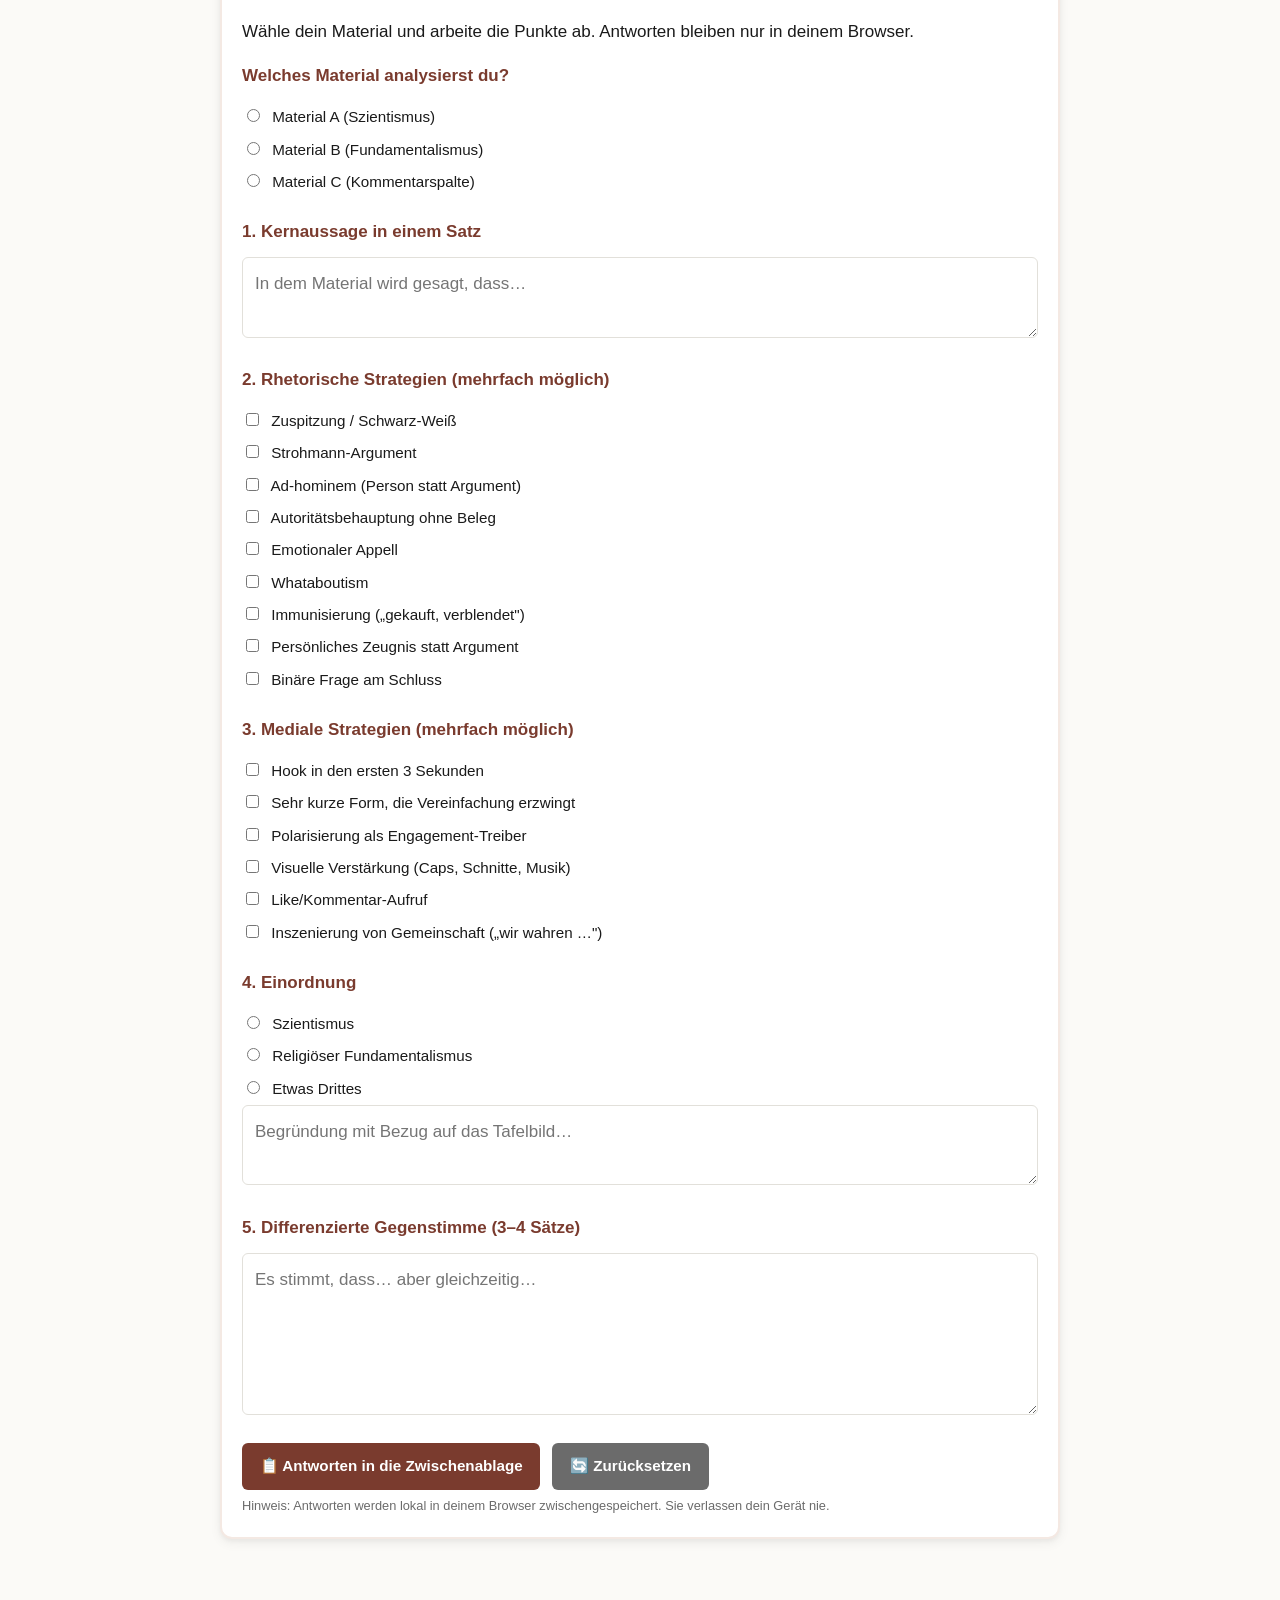
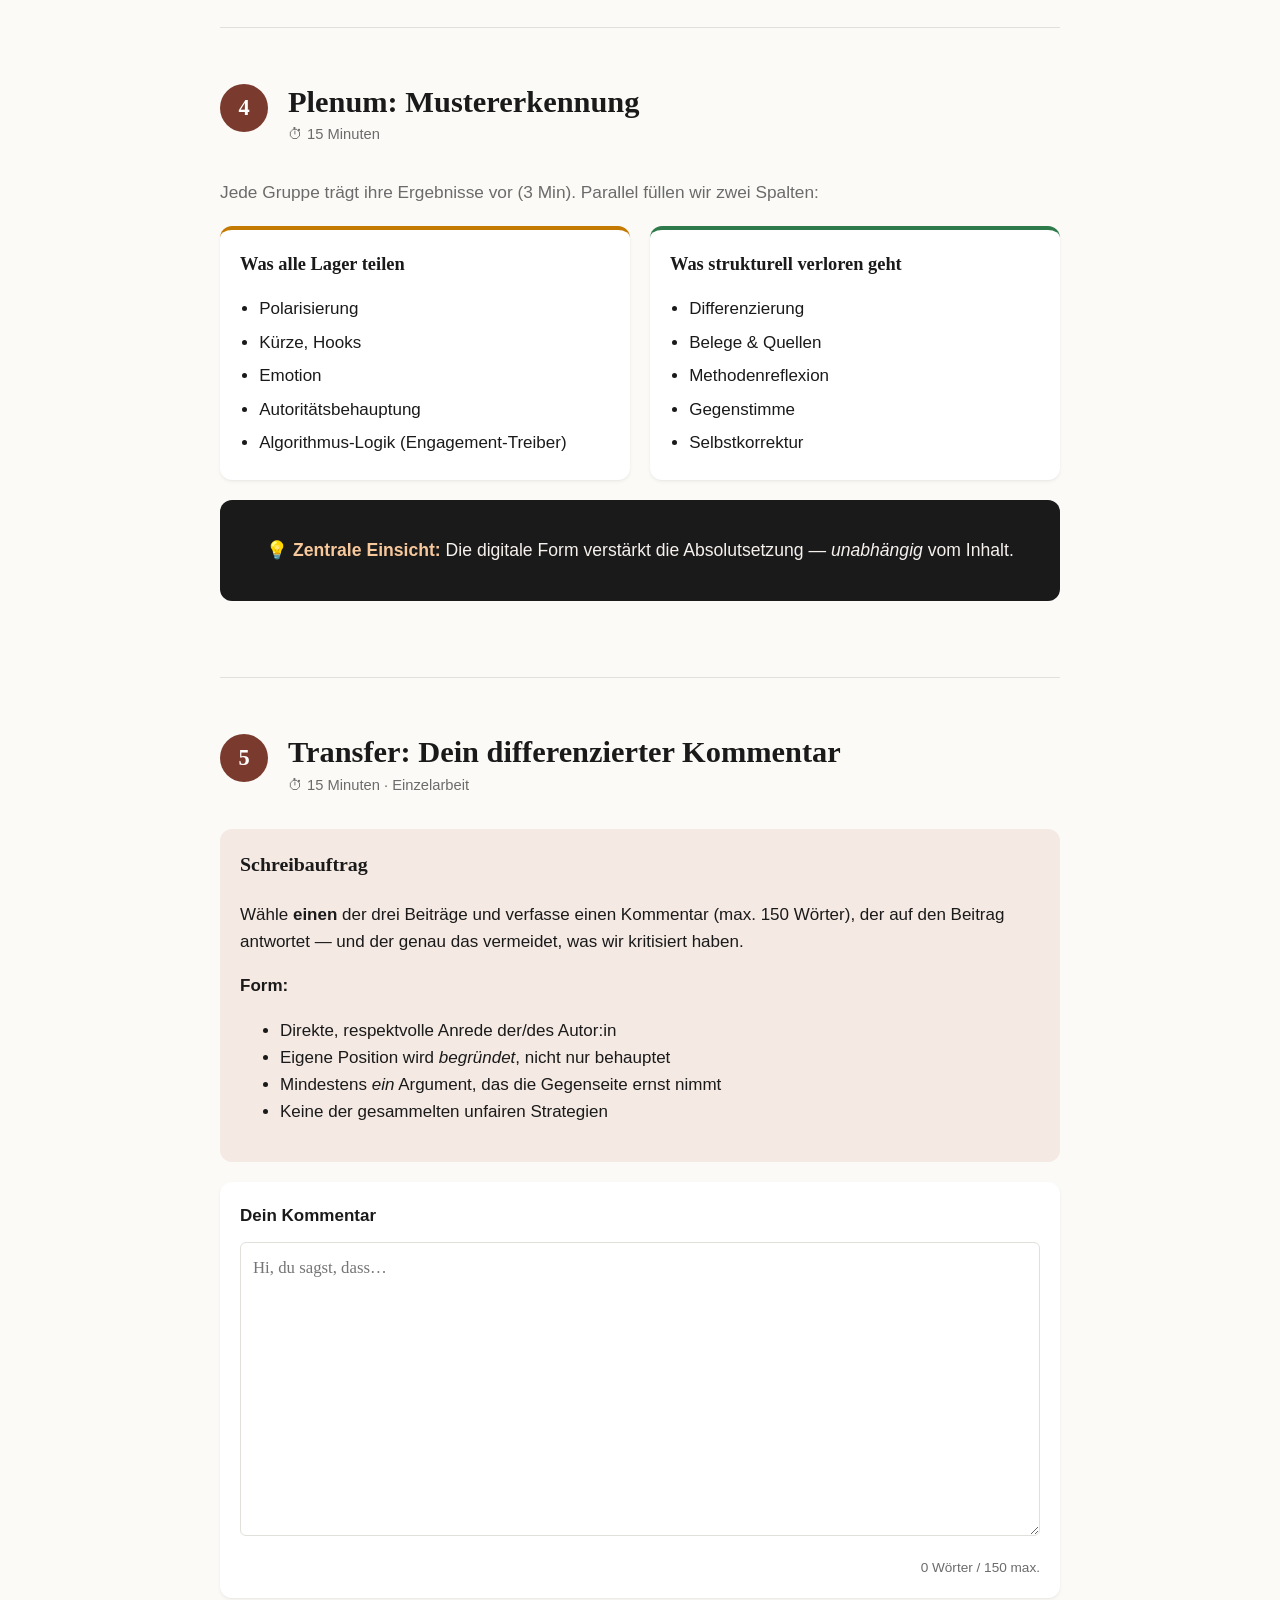
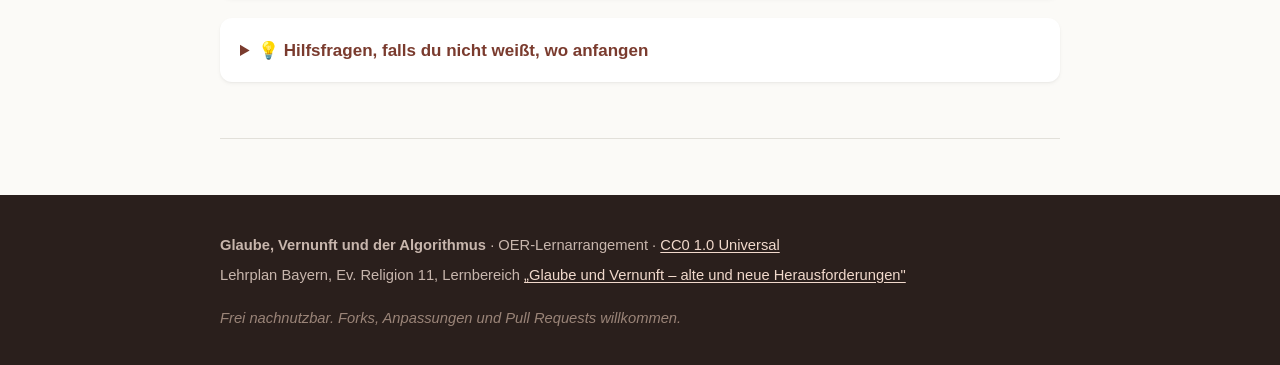
==== commit 50a0d4b1: "Landing-Page für GitHub Pages + Rück-Navigation Übersichtsseite im Repo-Root verlinkt das Lernarrang" ====
--- a/oer/ev-religion-11/glaube-und-vernunft/web/index.html
+++ b/oer/ev-religion-11/glaube-und-vernunft/web/index.html
@@ -12,6 +12,9 @@
 
   <header class="site-header">
     <div class="container">
+      <p class="breadcrumb">
+        <a href="../../../../">← OER-Übersicht</a>
+      </p>
       <p class="kicker">OER · Doppelstunde · Ev. Religion 11 (Bayern, G9)</p>
       <h1>Glaube, Vernunft und der Algorithmus</h1>
       <p class="lead">
--- a/oer/ev-religion-11/glaube-und-vernunft/web/css/style.css
+++ b/oer/ev-religion-11/glaube-und-vernunft/web/css/style.css
@@ -953,3 +953,22 @@
     background: #fff;
   }
 }
+
+.breadcrumb {
+  margin: 0 0 0.6rem;
+  font-size: 0.85rem;
+}
+.breadcrumb a {
+  color: var(--c-muted);
+  text-decoration: none;
+  border-bottom: 1px dotted var(--c-border);
+  padding-bottom: 1px;
+}
+.breadcrumb a:hover,
+.breadcrumb a:focus-visible {
+  color: var(--c-accent);
+  border-bottom-color: var(--c-accent);
+}
+@media print {
+  .breadcrumb { display: none; }
+}
